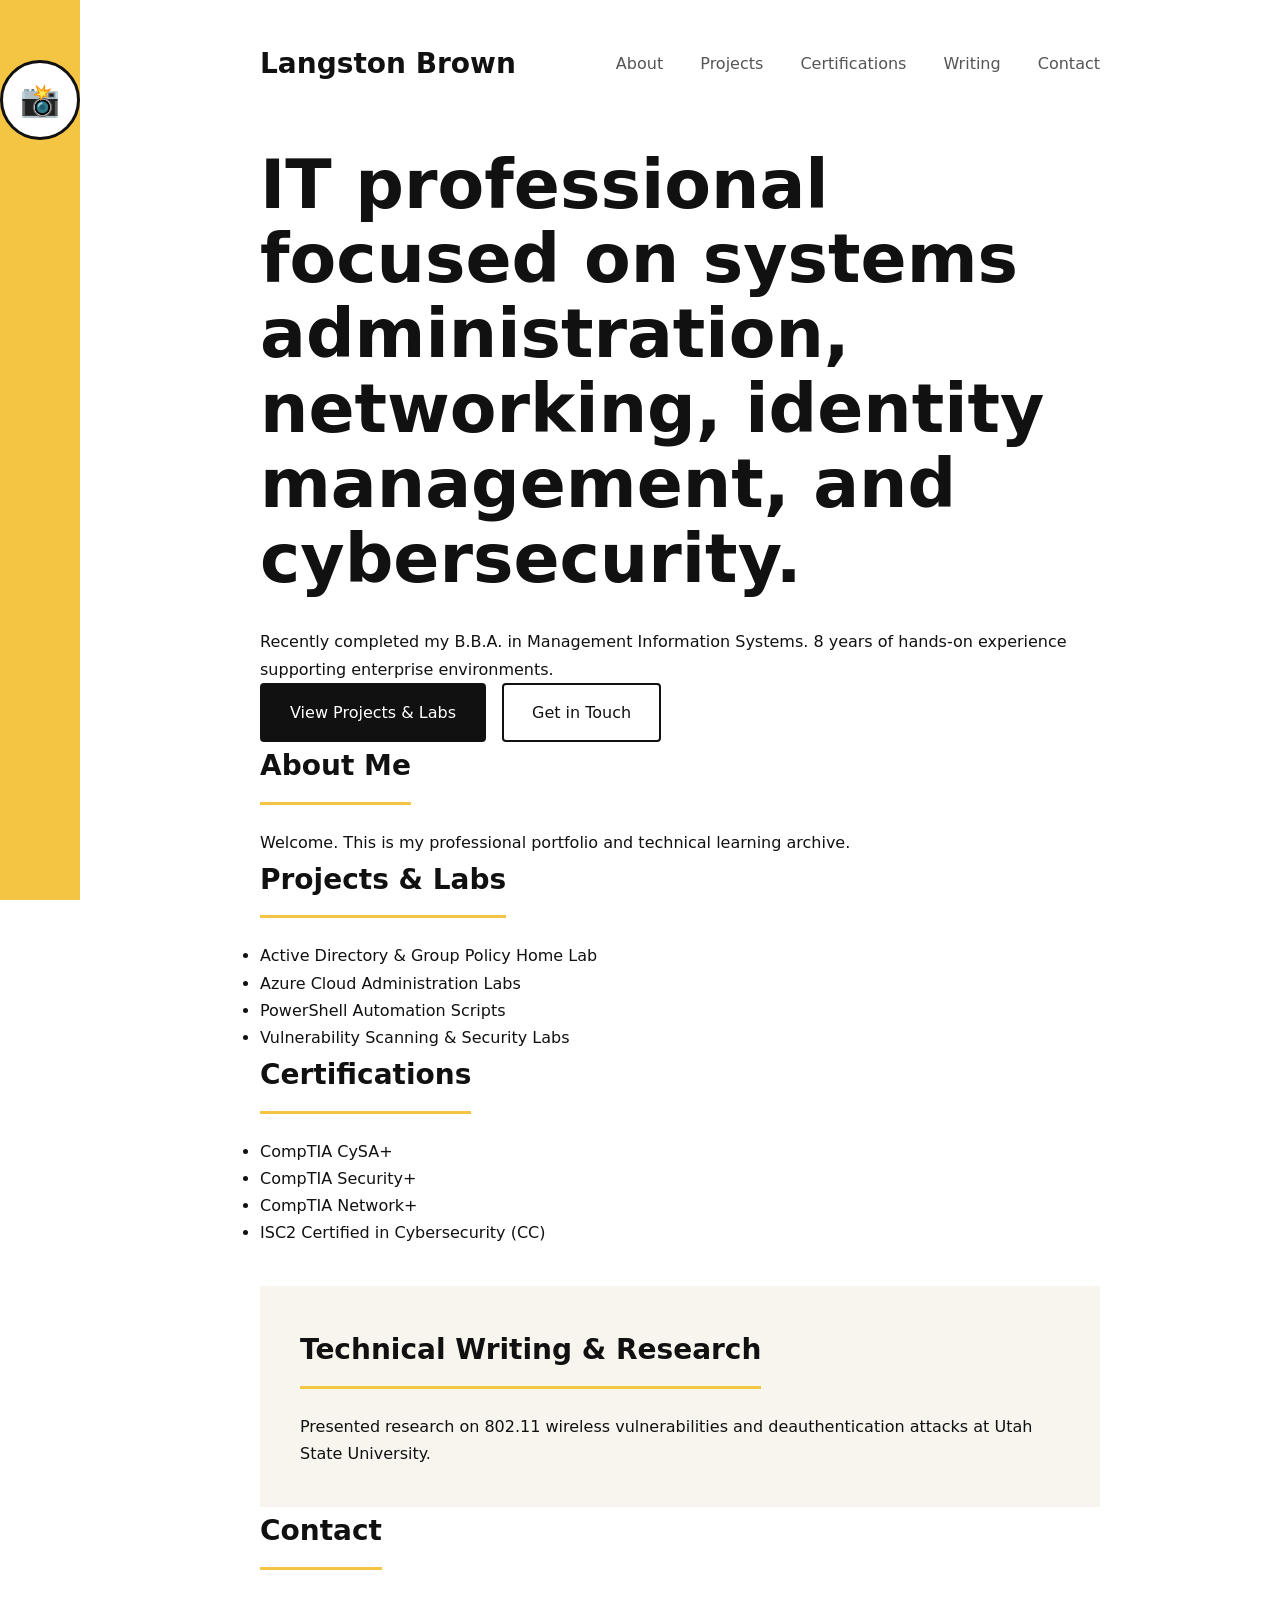
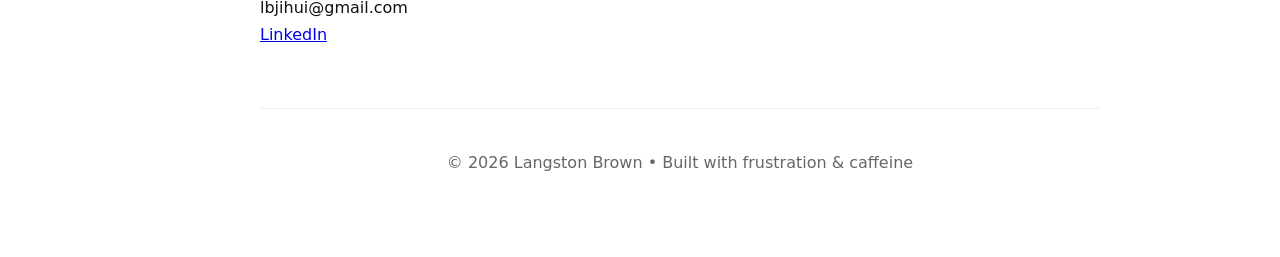
==== index.html @ b32adcf0 "Add initial HTML structure for portfolio This file contains the complete HTML structure for Langston" ====
<!DOCTYPE html>
<html lang="en">
<head>
  <meta charset="UTF-8">
  <meta name="viewport" content="width=device-width, initial-scale=1.0">
  <title>Langston Brown | IT Systems & Infrastructure</title>
  <style>
    :root {
      --accent: #f4c542;
      --text: #111111;
      --light: #f8f5ee;
    }
    * { margin:0; padding:0; box-sizing:border-box; }
    body {
      font-family: 'Segoe UI', system-ui, sans-serif;
      line-height: 1.7;
      color: var(--text);
      background: #ffffff;
    }
    .page {
      display: grid;
      grid-template-columns: 80px 1fr;
      min-height: 100vh;
    }
    .side-rail {
      background: var(--accent);
      display: flex;
      flex-direction: column;
      align-items: center;
      padding-top: 60px;
      position: sticky;
      top: 0;
      height: 100vh;
    }
    .portrait {
      width: 80px;
      height: 80px;
      border-radius: 50%;
      background: #fff;
      border: 3px solid #111;
      display: flex;
      align-items: center;
      justify-content: center;
      font-size: 32px;
      margin-bottom: 40px;
    }
    .content {
      max-width: 960px;
      margin: 0 auto;
      padding: 40px 60px;
    }
    header {
      display: flex;
      justify-content: space-between;
      align-items: center;
      margin-bottom: 60px;
      flex-wrap: wrap;
      gap: 20px;
    }
    .brand {
      font-size: 28px;
      font-weight: 600;
      text-decoration: none;
      color: var(--text);
    }
    nav a {
      margin-left: 32px;
      text-decoration: none;
      color: #555;
      font-weight: 500;
    }
    nav a:hover { color: var(--text); }
    .hero h1 {
      font-size: clamp(42px, 6vw, 68px);
      line-height: 1.1;
      margin-bottom: 32px;
      max-width: 800px;
    }
    .buttons {
      display: flex;
      gap: 16px;
      flex-wrap: wrap;
    }
    .btn {
      padding: 14px 28px;
      border: 2px solid #111;
      background: transparent;
      color: #111;
      text-decoration: none;
      font-weight: 500;
      border-radius: 4px;
      transition: all 0.3s;
    }
    .btn:hover {
      background: #111;
      color: white;
    }
    .btn-primary {
      background: #111;
      color: white;
    }
    h2 {
      font-size: 28px;
      margin-bottom: 24px;
      border-bottom: 3px solid var(--accent);
      padding-bottom: 12px;
      display: inline-block;
    }
    footer {
      text-align: center;
      padding: 40px 0;
      color: #666;
      border-top: 1px solid #eee;
      margin-top: 60px;
    }
    @media (max-width: 768px) {
      .page { grid-template-columns: 1fr; }
      .side-rail { position: relative; height: auto; padding: 30px 0; }
      .content { padding: 30px 20px; }
    }
  </style>
</head>
<body>
  <div class="page">
    <aside class="side-rail">
      <div class="portrait">📸</div>
    </aside>

    <div class="content">
      <header>
        <a href="#" class="brand">Langston Brown</a>
        <nav>
          <a href="#about">About</a>
          <a href="#projects">Projects</a>
          <a href="#certs">Certifications</a>
          <a href="#writing">Writing</a>
          <a href="#contact">Contact</a>
        </nav>
      </header>

      <main>
        <section class="hero">
          <h1>IT professional focused on systems administration, networking, identity management, and cybersecurity.</h1>
          <p>Recently completed my B.B.A. in Management Information Systems. 8 years of hands-on experience supporting enterprise environments.</p>
          
          <div class="buttons">
            <a href="#projects" class="btn btn-primary">View Projects & Labs</a>
            <a href="#contact" class="btn">Get in Touch</a>
          </div>
        </section>

        <section id="about">
          <h2>About Me</h2>
          <p>Welcome. This is my professional portfolio and technical learning archive.</p>
        </section>

        <section id="projects">
          <h2>Projects & Labs</h2>
          <ul>
            <li>Active Directory & Group Policy Home Lab</li>
            <li>Azure Cloud Administration Labs</li>
            <li>PowerShell Automation Scripts</li>
            <li>Vulnerability Scanning & Security Labs</li>
          </ul>
        </section>

        <section id="certs">
          <h2>Certifications</h2>
          <ul>
            <li>CompTIA CySA+</li>
            <li>CompTIA Security+</li>
            <li>CompTIA Network+</li>
            <li>ISC2 Certified in Cybersecurity (CC)</li>
          </ul>
        </section>

        <section id="writing" style="background:#f8f5ee; padding:40px; margin-top:40px;">
          <h2>Technical Writing & Research</h2>
          <p>Presented research on 802.11 wireless vulnerabilities and deauthentication attacks at Utah State University.</p>
        </section>

        <section id="contact">
          <h2>Contact</h2>
          <p>lbjihui@gmail.com<br>
          <a href="https://www.linkedin.com/in/lang21" target="_blank">LinkedIn</a></p>
        </section>
      </main>

      <footer>
        © 2026 Langston Brown • Built with frustration & caffeine
      </footer>
    </div>
  </div>
</body>
</html>
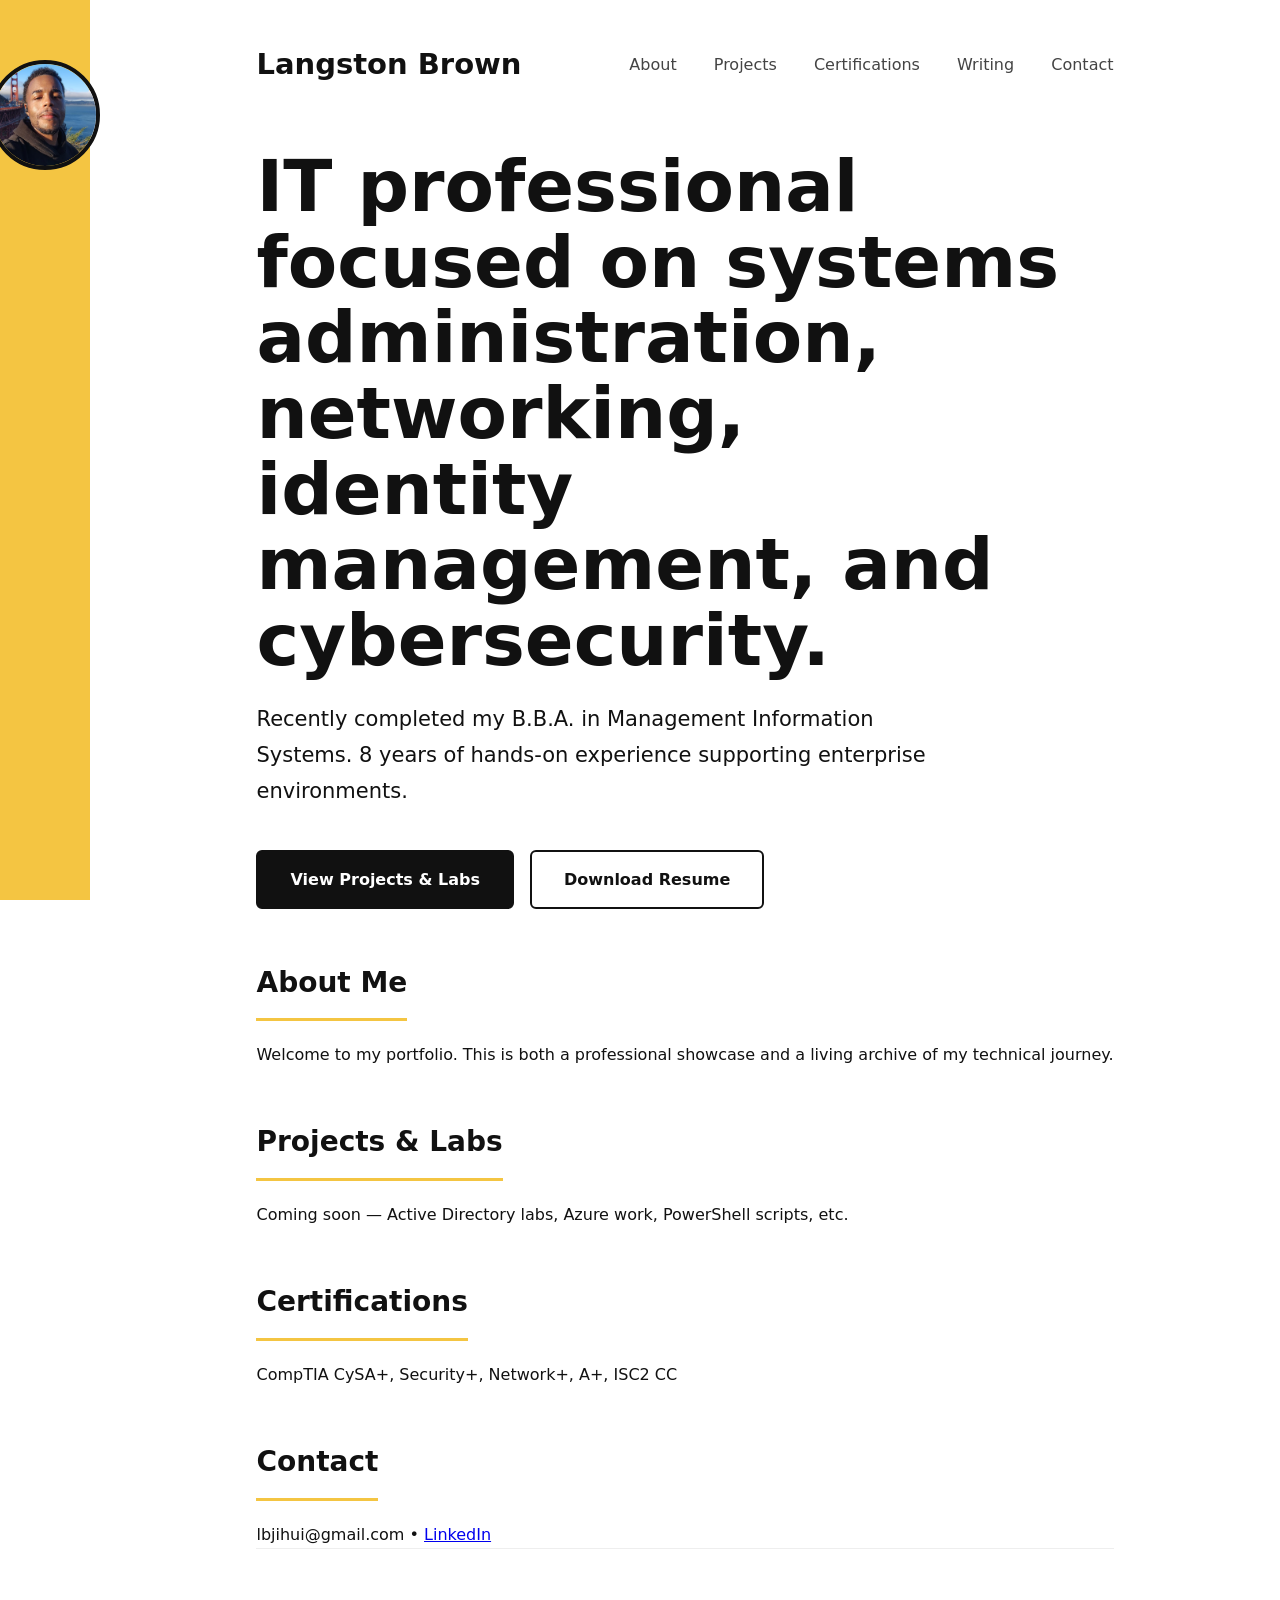
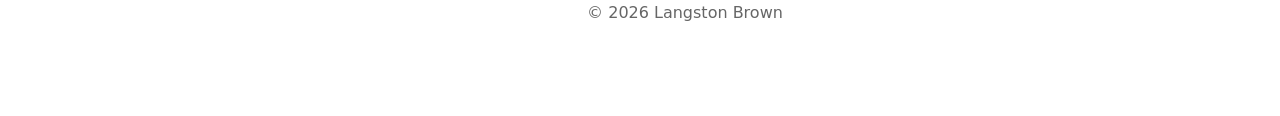
==== commit 0c076802: "Refactor index.html for layout and style updates Updated layout and styles for improved design. Enha" ====
--- a/index.html
+++ b/index.html
@@ -19,7 +19,7 @@
     }
     .page {
       display: grid;
-      grid-template-columns: 80px 1fr;
+      grid-template-columns: 90px 1fr;
       min-height: 100vh;
     }
     .side-rail {
@@ -33,19 +33,20 @@
       height: 100vh;
     }
     .portrait {
-      width: 80px;
-      height: 80px;
+      width: 110px;
+      height: 110px;
       border-radius: 50%;
-      background: #fff;
-      border: 3px solid #111;
-      display: flex;
-      align-items: center;
-      justify-content: center;
-      font-size: 32px;
+      overflow: hidden;
+      border: 4px solid #111;
       margin-bottom: 40px;
     }
+    .portrait img {
+      width: 100%;
+      height: 100%;
+      object-fit: cover;
+    }
     .content {
-      max-width: 960px;
+      max-width: 1000px;
       margin: 0 auto;
       padding: 40px 60px;
     }
@@ -58,23 +59,29 @@
       gap: 20px;
     }
     .brand {
-      font-size: 28px;
-      font-weight: 600;
+      font-size: 29px;
+      font-weight: 700;
       text-decoration: none;
       color: var(--text);
     }
     nav a {
       margin-left: 32px;
       text-decoration: none;
-      color: #555;
+      color: #444;
       font-weight: 500;
     }
-    nav a:hover { color: var(--text); }
+    nav a:hover { color: var(--text); text-decoration: underline; }
+
     .hero h1 {
-      font-size: clamp(42px, 6vw, 68px);
-      line-height: 1.1;
-      margin-bottom: 32px;
-      max-width: 800px;
+      font-size: clamp(42px, 6.5vw, 72px);
+      line-height: 1.05;
+      margin-bottom: 24px;
+      max-width: 820px;
+    }
+    .hero p {
+      font-size: 21px;
+      max-width: 680px;
+      margin-bottom: 40px;
     }
     .buttons {
       display: flex;
@@ -82,13 +89,13 @@
       flex-wrap: wrap;
     }
     .btn {
-      padding: 14px 28px;
+      padding: 14px 32px;
       border: 2px solid #111;
       background: transparent;
       color: #111;
       text-decoration: none;
-      font-weight: 500;
-      border-radius: 4px;
+      font-weight: 600;
+      border-radius: 6px;
       transition: all 0.3s;
     }
     .btn:hover {
@@ -99,20 +106,22 @@
       background: #111;
       color: white;
     }
+
     h2 {
       font-size: 28px;
-      margin-bottom: 24px;
+      margin: 50px 0 20px;
       border-bottom: 3px solid var(--accent);
       padding-bottom: 12px;
       display: inline-block;
     }
+
     footer {
       text-align: center;
-      padding: 40px 0;
+      padding: 50px 0;
       color: #666;
       border-top: 1px solid #eee;
-      margin-top: 60px;
     }
+
     @media (max-width: 768px) {
       .page { grid-template-columns: 1fr; }
       .side-rail { position: relative; height: auto; padding: 30px 0; }
@@ -123,7 +132,9 @@
 <body>
   <div class="page">
     <aside class="side-rail">
-      <div class="portrait">📸</div>
+      <div class="portrait">
+        <img src="photo.jpg" alt="Langston Brown">
+      </div>
     </aside>
 
     <div class="content">
@@ -145,49 +156,35 @@
           
           <div class="buttons">
             <a href="#projects" class="btn btn-primary">View Projects & Labs</a>
-            <a href="#contact" class="btn">Get in Touch</a>
+            <a href="resume.pdf" class="btn" target="_blank">Download Resume</a>
           </div>
         </section>
 
+        <!-- Add more sections here later -->
+
         <section id="about">
           <h2>About Me</h2>
-          <p>Welcome. This is my professional portfolio and technical learning archive.</p>
+          <p>Welcome to my portfolio. This is both a professional showcase and a living archive of my technical journey.</p>
         </section>
 
         <section id="projects">
           <h2>Projects & Labs</h2>
-          <ul>
-            <li>Active Directory & Group Policy Home Lab</li>
-            <li>Azure Cloud Administration Labs</li>
-            <li>PowerShell Automation Scripts</li>
-            <li>Vulnerability Scanning & Security Labs</li>
-          </ul>
+          <p>Coming soon — Active Directory labs, Azure work, PowerShell scripts, etc.</p>
         </section>
 
         <section id="certs">
           <h2>Certifications</h2>
-          <ul>
-            <li>CompTIA CySA+</li>
-            <li>CompTIA Security+</li>
-            <li>CompTIA Network+</li>
-            <li>ISC2 Certified in Cybersecurity (CC)</li>
-          </ul>
-        </section>
-
-        <section id="writing" style="background:#f8f5ee; padding:40px; margin-top:40px;">
-          <h2>Technical Writing & Research</h2>
-          <p>Presented research on 802.11 wireless vulnerabilities and deauthentication attacks at Utah State University.</p>
+          <p>CompTIA CySA+, Security+, Network+, A+, ISC2 CC</p>
         </section>
 
         <section id="contact">
           <h2>Contact</h2>
-          <p>lbjihui@gmail.com<br>
-          <a href="https://www.linkedin.com/in/lang21" target="_blank">LinkedIn</a></p>
+          <p>lbjihui@gmail.com • <a href="https://www.linkedin.com/in/lang21" target="_blank">LinkedIn</a></p>
         </section>
       </main>
 
       <footer>
-        © 2026 Langston Brown • Built with frustration & caffeine
+        © 2026 Langston Brown
       </footer>
     </div>
   </div>
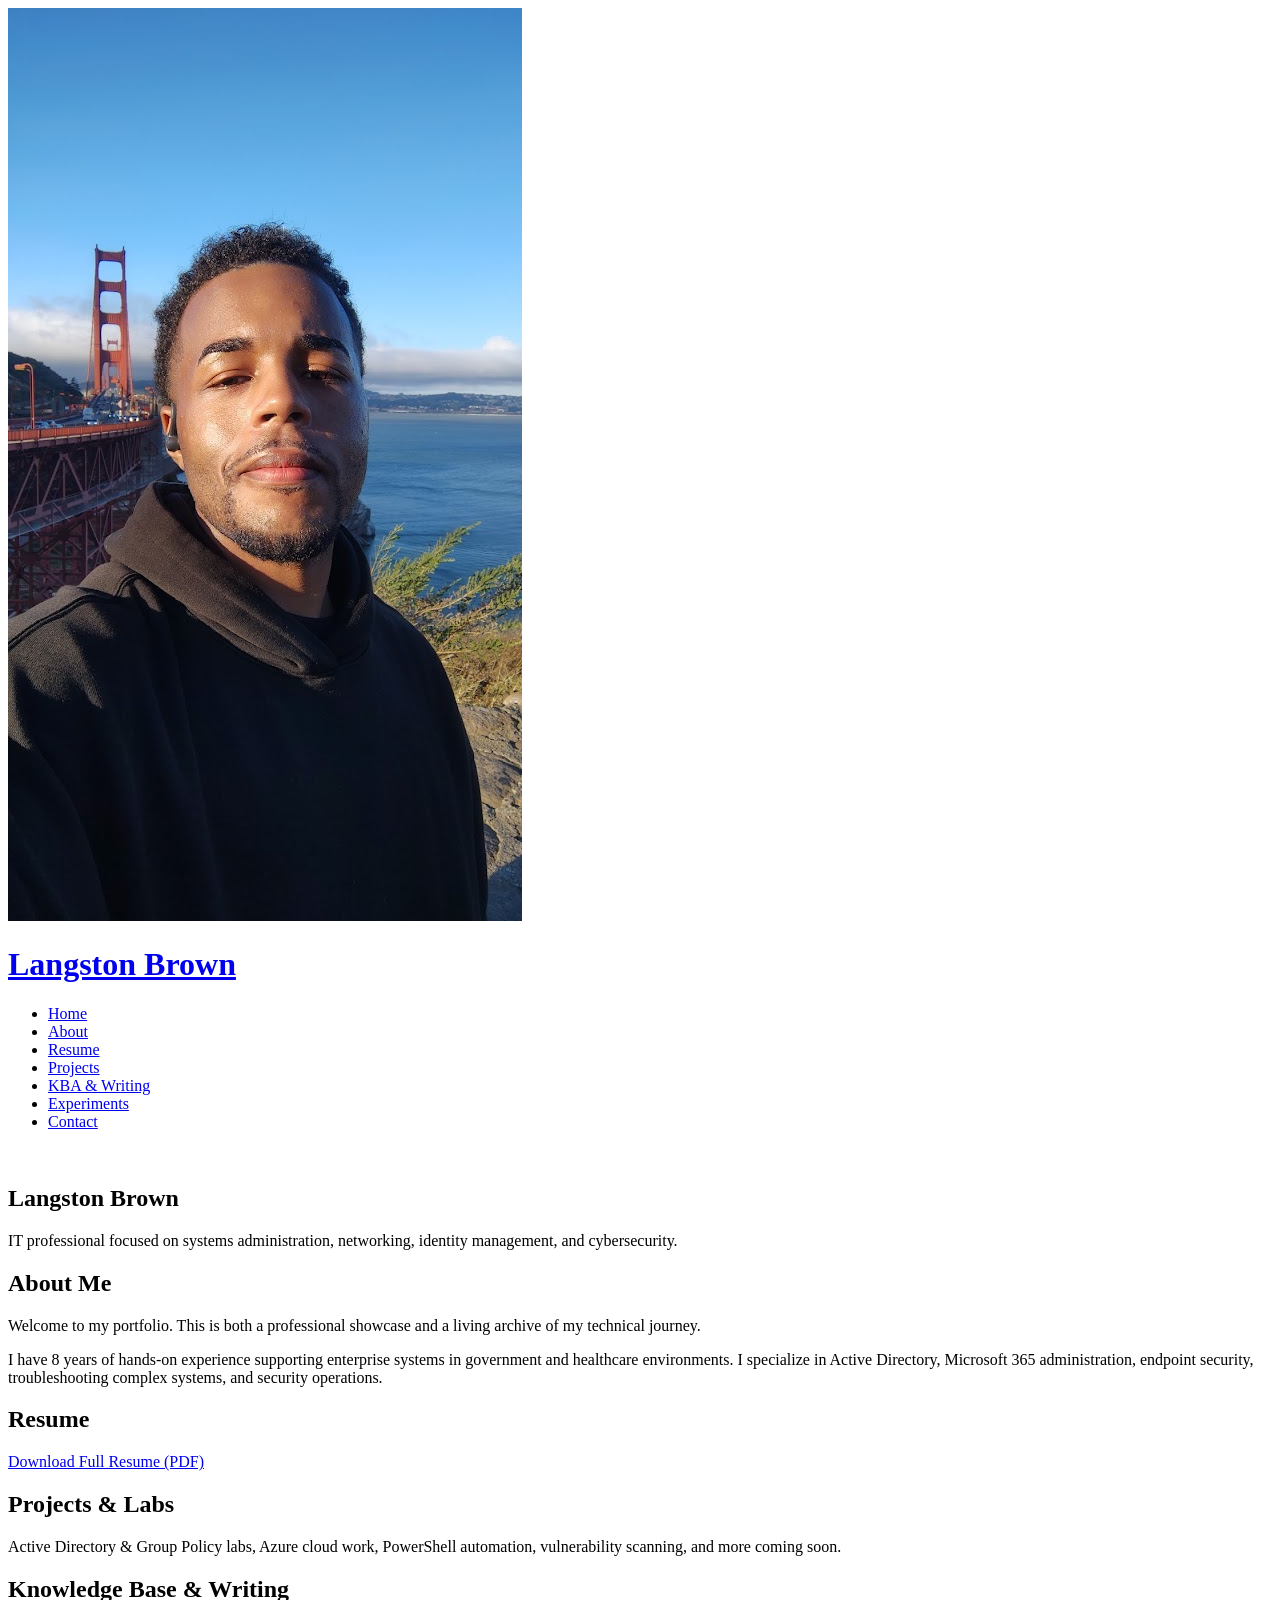
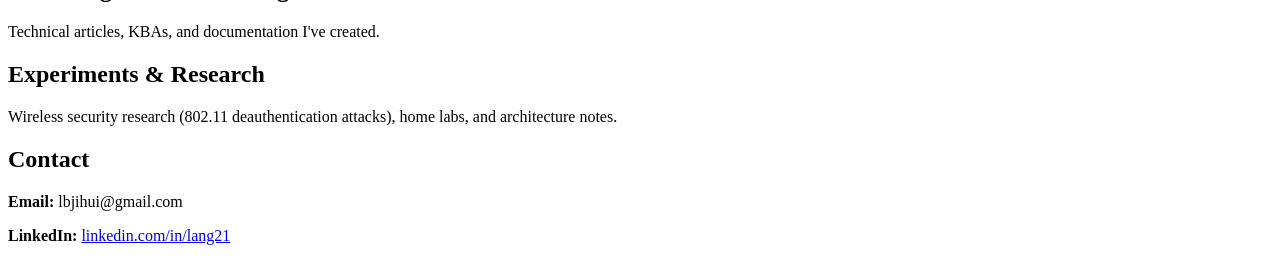
==== commit ddcecd62: "Refactor index.html with updated content and sections Updated content and structure of the index.htm" ====
--- a/index.html
+++ b/index.html
@@ -1,192 +1,154 @@
 <!DOCTYPE html>
 <html lang="en">
+
 <head>
-  <meta charset="UTF-8">
-  <meta name="viewport" content="width=device-width, initial-scale=1.0">
+  <meta charset="utf-8">
+  <meta content="width=device-width, initial-scale=1.0" name="viewport">
   <title>Langston Brown | IT Systems & Infrastructure</title>
-  <style>
-    :root {
-      --accent: #f4c542;
-      --text: #111111;
-      --light: #f8f5ee;
-    }
-    * { margin:0; padding:0; box-sizing:border-box; }
-    body {
-      font-family: 'Segoe UI', system-ui, sans-serif;
-      line-height: 1.7;
-      color: var(--text);
-      background: #ffffff;
-    }
-    .page {
-      display: grid;
-      grid-template-columns: 90px 1fr;
-      min-height: 100vh;
-    }
-    .side-rail {
-      background: var(--accent);
-      display: flex;
-      flex-direction: column;
-      align-items: center;
-      padding-top: 60px;
-      position: sticky;
-      top: 0;
-      height: 100vh;
-    }
-    .portrait {
-      width: 110px;
-      height: 110px;
-      border-radius: 50%;
-      overflow: hidden;
-      border: 4px solid #111;
-      margin-bottom: 40px;
-    }
-    .portrait img {
-      width: 100%;
-      height: 100%;
-      object-fit: cover;
-    }
-    .content {
-      max-width: 1000px;
-      margin: 0 auto;
-      padding: 40px 60px;
-    }
-    header {
-      display: flex;
-      justify-content: space-between;
-      align-items: center;
-      margin-bottom: 60px;
-      flex-wrap: wrap;
-      gap: 20px;
-    }
-    .brand {
-      font-size: 29px;
-      font-weight: 700;
-      text-decoration: none;
-      color: var(--text);
-    }
-    nav a {
-      margin-left: 32px;
-      text-decoration: none;
-      color: #444;
-      font-weight: 500;
-    }
-    nav a:hover { color: var(--text); text-decoration: underline; }
+  <meta content="Langston Brown - IT Systems Administrator & Cybersecurity Professional" name="description">
 
-    .hero h1 {
-      font-size: clamp(42px, 6.5vw, 72px);
-      line-height: 1.05;
-      margin-bottom: 24px;
-      max-width: 820px;
-    }
-    .hero p {
-      font-size: 21px;
-      max-width: 680px;
-      margin-bottom: 40px;
-    }
-    .buttons {
-      display: flex;
-      gap: 16px;
-      flex-wrap: wrap;
-    }
-    .btn {
-      padding: 14px 32px;
-      border: 2px solid #111;
-      background: transparent;
-      color: #111;
-      text-decoration: none;
-      font-weight: 600;
-      border-radius: 6px;
-      transition: all 0.3s;
-    }
-    .btn:hover {
-      background: #111;
-      color: white;
-    }
-    .btn-primary {
-      background: #111;
-      color: white;
-    }
+  <!-- Favicons -->
+  <link href="assets/img/favicon.png" rel="icon">
+  <link href="assets/img/apple-touch-icon.png" rel="apple-touch-icon">
 
-    h2 {
-      font-size: 28px;
-      margin: 50px 0 20px;
-      border-bottom: 3px solid var(--accent);
-      padding-bottom: 12px;
-      display: inline-block;
-    }
+  <!-- Fonts -->
+  <link href="https://fonts.googleapis.com" rel="preconnect">
+  <link href="https://fonts.gstatic.com" rel="preconnect" crossorigin>
+  <link href="https://fonts.googleapis.com/css2?family=Roboto:wght@100;300;400;500;700;900&family=Poppins:wght@100;200;300;400;500;600;700;800;900&family=Raleway:wght@100;200;300;400;500;600;700;800;900&display=swap" rel="stylesheet">
 
-    footer {
-      text-align: center;
-      padding: 50px 0;
-      color: #666;
-      border-top: 1px solid #eee;
-    }
+  <!-- Vendor CSS Files -->
+  <link href="assets/vendor/bootstrap/css/bootstrap.min.css" rel="stylesheet">
+  <link href="assets/vendor/bootstrap-icons/bootstrap-icons.css" rel="stylesheet">
+  <link href="assets/vendor/aos/aos.css" rel="stylesheet">
+  <link href="assets/vendor/glightbox/css/glightbox.min.css" rel="stylesheet">
+  <link href="assets/vendor/swiper/swiper-bundle.min.css" rel="stylesheet">
 
-    @media (max-width: 768px) {
-      .page { grid-template-columns: 1fr; }
-      .side-rail { position: relative; height: auto; padding: 30px 0; }
-      .content { padding: 30px 20px; }
-    }
-  </style>
+  <!-- Main CSS File -->
+  <link href="assets/css/main.css" rel="stylesheet">
 </head>
-<body>
-  <div class="page">
-    <aside class="side-rail">
-      <div class="portrait">
-        <img src="photo.jpg" alt="Langston Brown">
+
+<body class="index-page">
+
+  <header id="header" class="header dark-background d-flex flex-column">
+    <i class="header-toggle d-xl-none bi bi-list"></i>
+
+    <div class="profile-img">
+      <img src="photo.jpg" alt="Langston Brown" class="img-fluid rounded-circle">
+    </div>
+
+    <a href="index.html" class="logo d-flex align-items-center justify-content-center">
+      <h1 class="sitename">Langston Brown</h1>
+    </a>
+
+    <nav id="navmenu" class="navmenu">
+      <ul>
+        <li><a href="#hero" class="active"><i class="bi bi-house navicon"></i>Home</a></li>
+        <li><a href="#about"><i class="bi bi-person navicon"></i>About</a></li>
+        <li><a href="#resume"><i class="bi bi-file-earmark-text navicon"></i>Resume</a></li>
+        <li><a href="#portfolio"><i class="bi bi-images navicon"></i>Projects</a></li>
+        <li><a href="#kba"><i class="bi bi-book navicon"></i>KBA & Writing</a></li>
+        <li><a href="#experiments"><i class="bi bi-lightbulb navicon"></i>Experiments</a></li>
+        <li><a href="#contact"><i class="bi bi-envelope navicon"></i>Contact</a></li>
+      </ul>
+    </nav>
+  </header>
+
+  <main class="main">
+
+    <!-- Hero Section -->
+    <section id="hero" class="hero section dark-background">
+      <img src="assets/img/hero-bg.jpg" alt="" data-aos="fade-in">
+
+      <div class="container" data-aos="fade-up" data-aos-delay="100">
+        <h2>Langston Brown</h2>
+        <p>IT professional focused on systems administration, networking, identity management, and cybersecurity.</p>
       </div>
-    </aside>
+    </section>
 
-    <div class="content">
-      <header>
-        <a href="#" class="brand">Langston Brown</a>
-        <nav>
-          <a href="#about">About</a>
-          <a href="#projects">Projects</a>
-          <a href="#certs">Certifications</a>
-          <a href="#writing">Writing</a>
-          <a href="#contact">Contact</a>
-        </nav>
-      </header>
+    <!-- About Section -->
+    <section id="about" class="about section">
+      <div class="container section-title" data-aos="fade-up">
+        <h2>About Me</h2>
+      </div>
+      <div class="container" data-aos="fade-up" data-aos-delay="100">
+        <div class="row gy-4">
+          <div class="col-lg-8 content">
+            <p>Welcome to my portfolio. This is both a professional showcase and a living archive of my technical journey.</p>
+            <p>I have 8 years of hands-on experience supporting enterprise systems in government and healthcare environments. I specialize in Active Directory, Microsoft 365 administration, endpoint security, troubleshooting complex systems, and security operations.</p>
+          </div>
+        </div>
+      </div>
+    </section>
 
-      <main>
-        <section class="hero">
-          <h1>IT professional focused on systems administration, networking, identity management, and cybersecurity.</h1>
-          <p>Recently completed my B.B.A. in Management Information Systems. 8 years of hands-on experience supporting enterprise environments.</p>
-          
-          <div class="buttons">
-            <a href="#projects" class="btn btn-primary">View Projects & Labs</a>
-            <a href="resume.pdf" class="btn" target="_blank">Download Resume</a>
-          </div>
-        </section>
+    <!-- Resume Section -->
+    <section id="resume" class="resume section">
+      <div class="container section-title" data-aos="fade-up">
+        <h2>Resume</h2>
+      </div>
+      <div class="container" data-aos="fade-up" data-aos-delay="100">
+        <a href="resume.pdf" class="btn btn-primary" target="_blank" style="margin-bottom: 30px;">Download Full Resume (PDF)</a>
+      </div>
+    </section>
 
-        <!-- Add more sections here later -->
+    <!-- Projects / Portfolio Section -->
+    <section id="portfolio" class="portfolio section light-background">
+      <div class="container section-title" data-aos="fade-up">
+        <h2>Projects & Labs</h2>
+      </div>
+      <div class="container" data-aos="fade-up" data-aos-delay="100">
+        <p>Active Directory & Group Policy labs, Azure cloud work, PowerShell automation, vulnerability scanning, and more coming soon.</p>
+      </div>
+    </section>
 
-        <section id="about">
-          <h2>About Me</h2>
-          <p>Welcome to my portfolio. This is both a professional showcase and a living archive of my technical journey.</p>
-        </section>
+    <!-- KBA & Writing -->
+    <section id="kba" class="section">
+      <div class="container section-title" data-aos="fade-up">
+        <h2>Knowledge Base & Writing</h2>
+      </div>
+      <div class="container" data-aos="fade-up" data-aos-delay="100">
+        <p>Technical articles, KBAs, and documentation I've created.</p>
+      </div>
+    </section>
 
-        <section id="projects">
-          <h2>Projects & Labs</h2>
-          <p>Coming soon — Active Directory labs, Azure work, PowerShell scripts, etc.</p>
-        </section>
+    <!-- Experiments & Research -->
+    <section id="experiments" class="section">
+      <div class="container section-title" data-aos="fade-up">
+        <h2>Experiments & Research</h2>
+      </div>
+      <div class="container" data-aos="fade-up" data-aos-delay="100">
+        <p>Wireless security research (802.11 deauthentication attacks), home labs, and architecture notes.</p>
+      </div>
+    </section>
 
-        <section id="certs">
-          <h2>Certifications</h2>
-          <p>CompTIA CySA+, Security+, Network+, A+, ISC2 CC</p>
-        </section>
+    <!-- Contact -->
+    <section id="contact" class="contact section">
+      <div class="container section-title" data-aos="fade-up">
+        <h2>Contact</h2>
+      </div>
+      <div class="container" data-aos="fade-up" data-aos-delay="100">
+        <p><strong>Email:</strong> lbjihui@gmail.com</p>
+        <p><strong>LinkedIn:</strong> <a href="https://www.linkedin.com/in/lang21" target="_blank">linkedin.com/in/lang21</a></p>
+      </div>
+    </section>
 
-        <section id="contact">
-          <h2>Contact</h2>
-          <p>lbjihui@gmail.com • <a href="https://www.linkedin.com/in/lang21" target="_blank">LinkedIn</a></p>
-        </section>
-      </main>
+  </main>
 
-      <footer>
-        © 2026 Langston Brown
-      </footer>
-    </div>
-  </div>
+  <!-- Scroll Top -->
+  <a href="#" id="scroll-top" class="scroll-top d-flex align-items-center justify-content-center"><i class="bi bi-arrow-up-short"></i></a>
+
+  <!-- Preloader -->
+  <div id="preloader"></div>
+
+  <!-- Vendor JS Files -->
+  <script src="assets/vendor/bootstrap/js/bootstrap.bundle.min.js"></script>
+  <script src="assets/vendor/aos/aos.js"></script>
+  <script src="assets/vendor/typed.js/typed.umd.js"></script>
+  <script src="assets/vendor/purecounter/purecounter_vanilla.js"></script>
+  <script src="assets/vendor/glightbox/js/glightbox.min.js"></script>
+  <script src="assets/vendor/swiper/swiper-bundle.min.js"></script>
+
+  <!-- Main JS File -->
+  <script src="assets/js/main.js"></script>
+
 </body>
 </html>
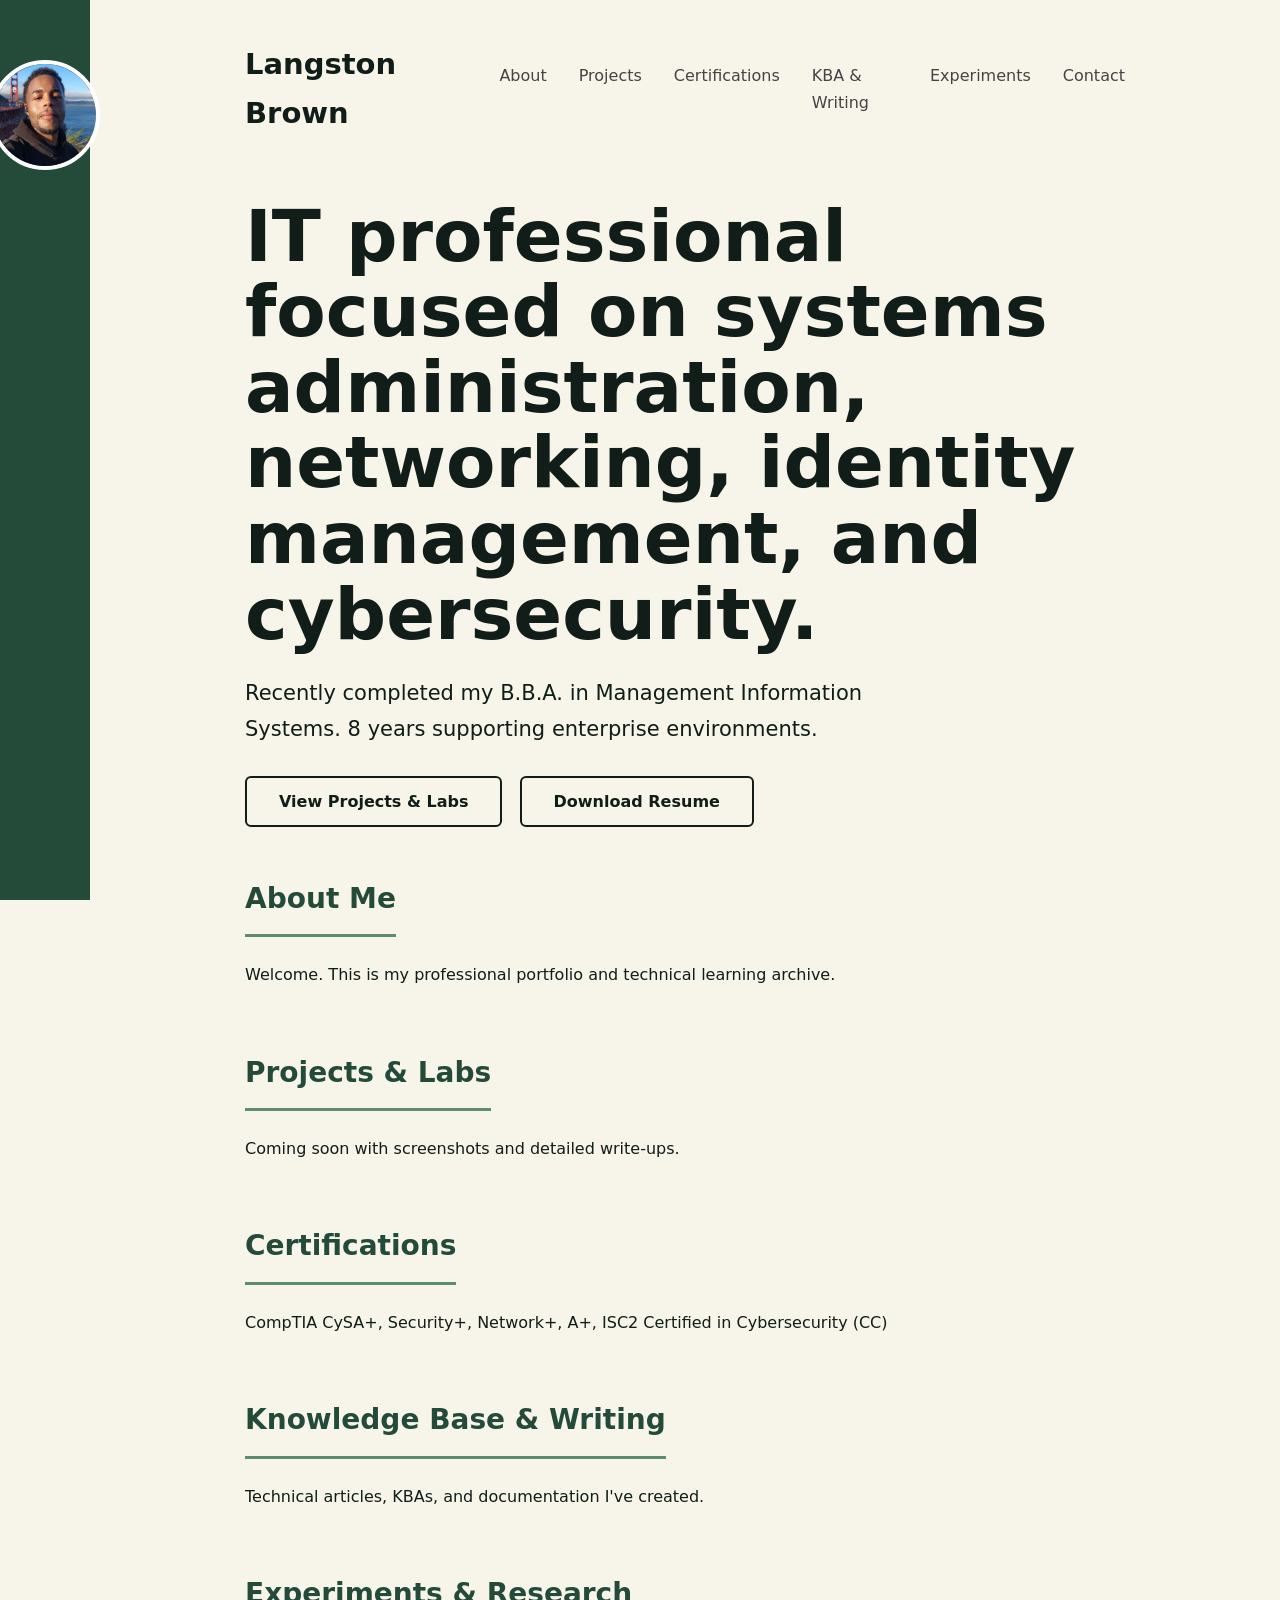
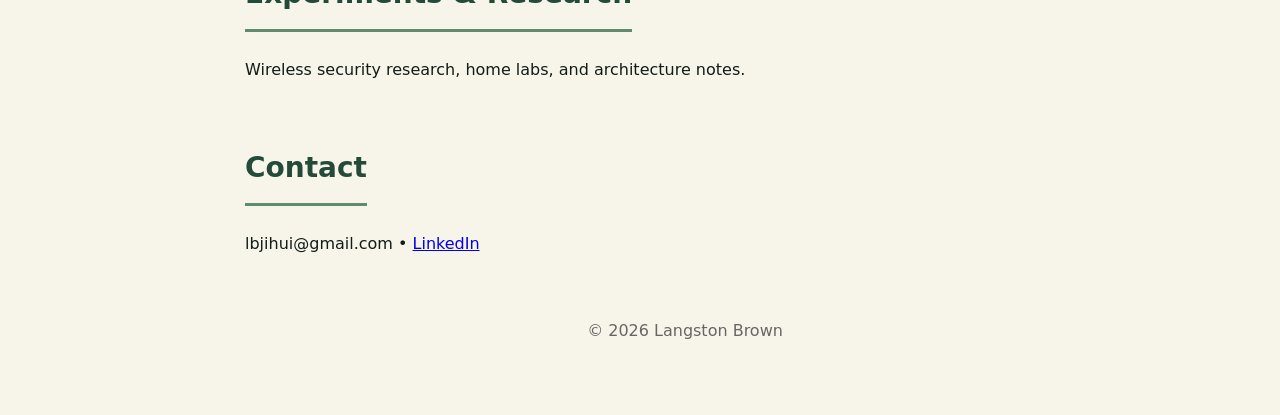
==== commit 4832de1e: "Update index.html" ====
--- a/index.html
+++ b/index.html
@@ -1,154 +1,205 @@
 <!DOCTYPE html>
 <html lang="en">
-
 <head>
-  <meta charset="utf-8">
-  <meta content="width=device-width, initial-scale=1.0" name="viewport">
+  <meta charset="UTF-8">
+  <meta name="viewport" content="width=device-width, initial-scale=1.0">
   <title>Langston Brown | IT Systems & Infrastructure</title>
-  <meta content="Langston Brown - IT Systems Administrator & Cybersecurity Professional" name="description">
-
-  <!-- Favicons -->
-  <link href="assets/img/favicon.png" rel="icon">
-  <link href="assets/img/apple-touch-icon.png" rel="apple-touch-icon">
-
-  <!-- Fonts -->
-  <link href="https://fonts.googleapis.com" rel="preconnect">
-  <link href="https://fonts.gstatic.com" rel="preconnect" crossorigin>
-  <link href="https://fonts.googleapis.com/css2?family=Roboto:wght@100;300;400;500;700;900&family=Poppins:wght@100;200;300;400;500;600;700;800;900&family=Raleway:wght@100;200;300;400;500;600;700;800;900&display=swap" rel="stylesheet">
-
-  <!-- Vendor CSS Files -->
-  <link href="assets/vendor/bootstrap/css/bootstrap.min.css" rel="stylesheet">
-  <link href="assets/vendor/bootstrap-icons/bootstrap-icons.css" rel="stylesheet">
-  <link href="assets/vendor/aos/aos.css" rel="stylesheet">
-  <link href="assets/vendor/glightbox/css/glightbox.min.css" rel="stylesheet">
-  <link href="assets/vendor/swiper/swiper-bundle.min.css" rel="stylesheet">
-
-  <!-- Main CSS File -->
-  <link href="assets/css/main.css" rel="stylesheet">
+  <style>
+    :root {
+      --dark: #101D18;
+      --accent: #244B3A;
+      --accent-light: #5F8C6D;
+      --light: #F7F4EA;
+      --text: #101D18;
+    }
+    * { margin:0; padding:0; box-sizing:border-box; }
+    body {
+      font-family: 'Segoe UI', system-ui, sans-serif;
+      line-height: 1.7;
+      color: var(--text);
+      background: var(--light);
+    }
+    .page {
+      display: grid;
+      grid-template-columns: 90px 1fr;
+      min-height: 100vh;
+    }
+    .side-rail {
+      background: var(--accent);
+      display: flex;
+      flex-direction: column;
+      align-items: center;
+      padding-top: 60px;
+      position: sticky;
+      top: 0;
+      height: 100vh;
+    }
+    .portrait {
+      width: 110px;
+      height: 110px;
+      border-radius: 50%;
+      overflow: hidden;
+      border: 4px solid #fff;
+      margin-bottom: 40px;
+    }
+    .portrait img { width: 100%; height: 100%; object-fit: cover; }
+
+    .content { max-width: 1000px; margin: 0 auto; padding: 40px 60px; }
+
+    header {
+      display: flex;
+      justify-content: space-between;
+      align-items: center;
+      margin-bottom: 60px;
+    }
+    .brand {
+      font-size: 29px;
+      font-weight: 700;
+      color: var(--text);
+      text-decoration: none;
+    }
+
+    /* Hamburger */
+    .nav-toggle {
+      font-size: 28px;
+      cursor: pointer;
+      display: none;
+    }
+    nav {
+      display: flex;
+      gap: 32px;
+    }
+    nav a {
+      color: #444;
+      font-weight: 500;
+      text-decoration: none;
+    }
+    nav a:hover { color: var(--accent); }
+
+    @media (max-width: 768px) {
+      .nav-toggle { display: block; }
+      nav { 
+        position: fixed; top: 0; left: -100%; width: 100%; height: 100vh;
+        background: var(--dark); flex-direction: column; padding: 120px 40px 40px;
+        transition: 0.4s ease; align-items: center; gap: 30px;
+        font-size: 22px;
+      }
+      nav.active { left: 0; }
+    }
+
+    .hero h1 {
+      font-size: clamp(42px, 6.5vw, 72px);
+      line-height: 1.05;
+      margin-bottom: 24px;
+    }
+    .hero p { font-size: 21px; max-width: 680px; margin-bottom: 40px; }
+
+    .btn {
+      padding: 14px 32px;
+      border: 2px solid var(--text);
+      background: transparent;
+      color: var(--text);
+      text-decoration: none;
+      font-weight: 600;
+      border-radius: 6px;
+      transition: all 0.3s;
+    }
+    .btn:hover { background: var(--text); color: white; }
+
+    h2 {
+      font-size: 28px;
+      margin: 60px 0 24px;
+      color: var(--accent);
+      border-bottom: 3px solid var(--accent-light);
+      padding-bottom: 12px;
+      display: inline-block;
+    }
+
+    footer {
+      text-align: center;
+      padding: 60px 0 30px;
+      color: #666;
+    }
+  </style>
 </head>
-
-<body class="index-page">
-
-  <header id="header" class="header dark-background d-flex flex-column">
-    <i class="header-toggle d-xl-none bi bi-list"></i>
-
-    <div class="profile-img">
-      <img src="photo.jpg" alt="Langston Brown" class="img-fluid rounded-circle">
+<body>
+  <div class="page">
+    <aside class="side-rail">
+      <div class="portrait">
+        <img src="photo.jpg" alt="Langston Brown">
+      </div>
+    </aside>
+
+    <div class="content">
+      <header>
+        <a href="#" class="brand">Langston Brown</a>
+        <span class="nav-toggle">☰</span>
+        <nav id="main-nav">
+          <a href="#about">About</a>
+          <a href="#projects">Projects</a>
+          <a href="#certs">Certifications</a>
+          <a href="#kba">KBA & Writing</a>
+          <a href="#experiments">Experiments</a>
+          <a href="#contact">Contact</a>
+        </nav>
+      </header>
+
+      <main>
+        <section class="hero">
+          <h1>IT professional focused on systems administration, networking, identity management, and cybersecurity.</h1>
+          <p>Recently completed my B.B.A. in Management Information Systems. 8 years supporting enterprise environments.</p>
+          
+          <div style="margin-top:40px;">
+            <a href="#projects" class="btn">View Projects & Labs</a>
+            <a href="resume.pdf" class="btn" style="margin-left:12px;" target="_blank">Download Resume</a>
+          </div>
+        </section>
+
+        <section id="about">
+          <h2>About Me</h2>
+          <p>Welcome. This is my professional portfolio and technical learning archive.</p>
+        </section>
+
+        <section id="projects">
+          <h2>Projects & Labs</h2>
+          <p>Coming soon with screenshots and detailed write-ups.</p>
+        </section>
+
+        <section id="certs">
+          <h2>Certifications</h2>
+          <p>CompTIA CySA+, Security+, Network+, A+, ISC2 Certified in Cybersecurity (CC)</p>
+        </section>
+
+        <section id="kba">
+          <h2>Knowledge Base & Writing</h2>
+          <p>Technical articles, KBAs, and documentation I've created.</p>
+        </section>
+
+        <section id="experiments">
+          <h2>Experiments & Research</h2>
+          <p>Wireless security research, home labs, and architecture notes.</p>
+        </section>
+
+        <section id="contact">
+          <h2>Contact</h2>
+          <p>lbjihui@gmail.com • <a href="https://www.linkedin.com/in/lang21" target="_blank">LinkedIn</a></p>
+        </section>
+      </main>
+
+      <footer>
+        © 2026 Langston Brown
+      </footer>
     </div>
-
-    <a href="index.html" class="logo d-flex align-items-center justify-content-center">
-      <h1 class="sitename">Langston Brown</h1>
-    </a>
-
-    <nav id="navmenu" class="navmenu">
-      <ul>
-        <li><a href="#hero" class="active"><i class="bi bi-house navicon"></i>Home</a></li>
-        <li><a href="#about"><i class="bi bi-person navicon"></i>About</a></li>
-        <li><a href="#resume"><i class="bi bi-file-earmark-text navicon"></i>Resume</a></li>
-        <li><a href="#portfolio"><i class="bi bi-images navicon"></i>Projects</a></li>
-        <li><a href="#kba"><i class="bi bi-book navicon"></i>KBA & Writing</a></li>
-        <li><a href="#experiments"><i class="bi bi-lightbulb navicon"></i>Experiments</a></li>
-        <li><a href="#contact"><i class="bi bi-envelope navicon"></i>Contact</a></li>
-      </ul>
-    </nav>
-  </header>
-
-  <main class="main">
-
-    <!-- Hero Section -->
-    <section id="hero" class="hero section dark-background">
-      <img src="assets/img/hero-bg.jpg" alt="" data-aos="fade-in">
-
-      <div class="container" data-aos="fade-up" data-aos-delay="100">
-        <h2>Langston Brown</h2>
-        <p>IT professional focused on systems administration, networking, identity management, and cybersecurity.</p>
-      </div>
-    </section>
-
-    <!-- About Section -->
-    <section id="about" class="about section">
-      <div class="container section-title" data-aos="fade-up">
-        <h2>About Me</h2>
-      </div>
-      <div class="container" data-aos="fade-up" data-aos-delay="100">
-        <div class="row gy-4">
-          <div class="col-lg-8 content">
-            <p>Welcome to my portfolio. This is both a professional showcase and a living archive of my technical journey.</p>
-            <p>I have 8 years of hands-on experience supporting enterprise systems in government and healthcare environments. I specialize in Active Directory, Microsoft 365 administration, endpoint security, troubleshooting complex systems, and security operations.</p>
-          </div>
-        </div>
-      </div>
-    </section>
-
-    <!-- Resume Section -->
-    <section id="resume" class="resume section">
-      <div class="container section-title" data-aos="fade-up">
-        <h2>Resume</h2>
-      </div>
-      <div class="container" data-aos="fade-up" data-aos-delay="100">
-        <a href="resume.pdf" class="btn btn-primary" target="_blank" style="margin-bottom: 30px;">Download Full Resume (PDF)</a>
-      </div>
-    </section>
-
-    <!-- Projects / Portfolio Section -->
-    <section id="portfolio" class="portfolio section light-background">
-      <div class="container section-title" data-aos="fade-up">
-        <h2>Projects & Labs</h2>
-      </div>
-      <div class="container" data-aos="fade-up" data-aos-delay="100">
-        <p>Active Directory & Group Policy labs, Azure cloud work, PowerShell automation, vulnerability scanning, and more coming soon.</p>
-      </div>
-    </section>
-
-    <!-- KBA & Writing -->
-    <section id="kba" class="section">
-      <div class="container section-title" data-aos="fade-up">
-        <h2>Knowledge Base & Writing</h2>
-      </div>
-      <div class="container" data-aos="fade-up" data-aos-delay="100">
-        <p>Technical articles, KBAs, and documentation I've created.</p>
-      </div>
-    </section>
-
-    <!-- Experiments & Research -->
-    <section id="experiments" class="section">
-      <div class="container section-title" data-aos="fade-up">
-        <h2>Experiments & Research</h2>
-      </div>
-      <div class="container" data-aos="fade-up" data-aos-delay="100">
-        <p>Wireless security research (802.11 deauthentication attacks), home labs, and architecture notes.</p>
-      </div>
-    </section>
-
-    <!-- Contact -->
-    <section id="contact" class="contact section">
-      <div class="container section-title" data-aos="fade-up">
-        <h2>Contact</h2>
-      </div>
-      <div class="container" data-aos="fade-up" data-aos-delay="100">
-        <p><strong>Email:</strong> lbjihui@gmail.com</p>
-        <p><strong>LinkedIn:</strong> <a href="https://www.linkedin.com/in/lang21" target="_blank">linkedin.com/in/lang21</a></p>
-      </div>
-    </section>
-
-  </main>
-
-  <!-- Scroll Top -->
-  <a href="#" id="scroll-top" class="scroll-top d-flex align-items-center justify-content-center"><i class="bi bi-arrow-up-short"></i></a>
-
-  <!-- Preloader -->
-  <div id="preloader"></div>
-
-  <!-- Vendor JS Files -->
-  <script src="assets/vendor/bootstrap/js/bootstrap.bundle.min.js"></script>
-  <script src="assets/vendor/aos/aos.js"></script>
-  <script src="assets/vendor/typed.js/typed.umd.js"></script>
-  <script src="assets/vendor/purecounter/purecounter_vanilla.js"></script>
-  <script src="assets/vendor/glightbox/js/glightbox.min.js"></script>
-  <script src="assets/vendor/swiper/swiper-bundle.min.js"></script>
-
-  <!-- Main JS File -->
-  <script src="assets/js/main.js"></script>
-
+  </div>
+
+  <script>
+    // Hamburger Menu
+    const toggle = document.querySelector('.nav-toggle');
+    const nav = document.getElementById('main-nav');
+    
+    toggle.addEventListener('click', () => {
+      nav.classList.toggle('active');
+    });
+  </script>
 </body>
 </html>
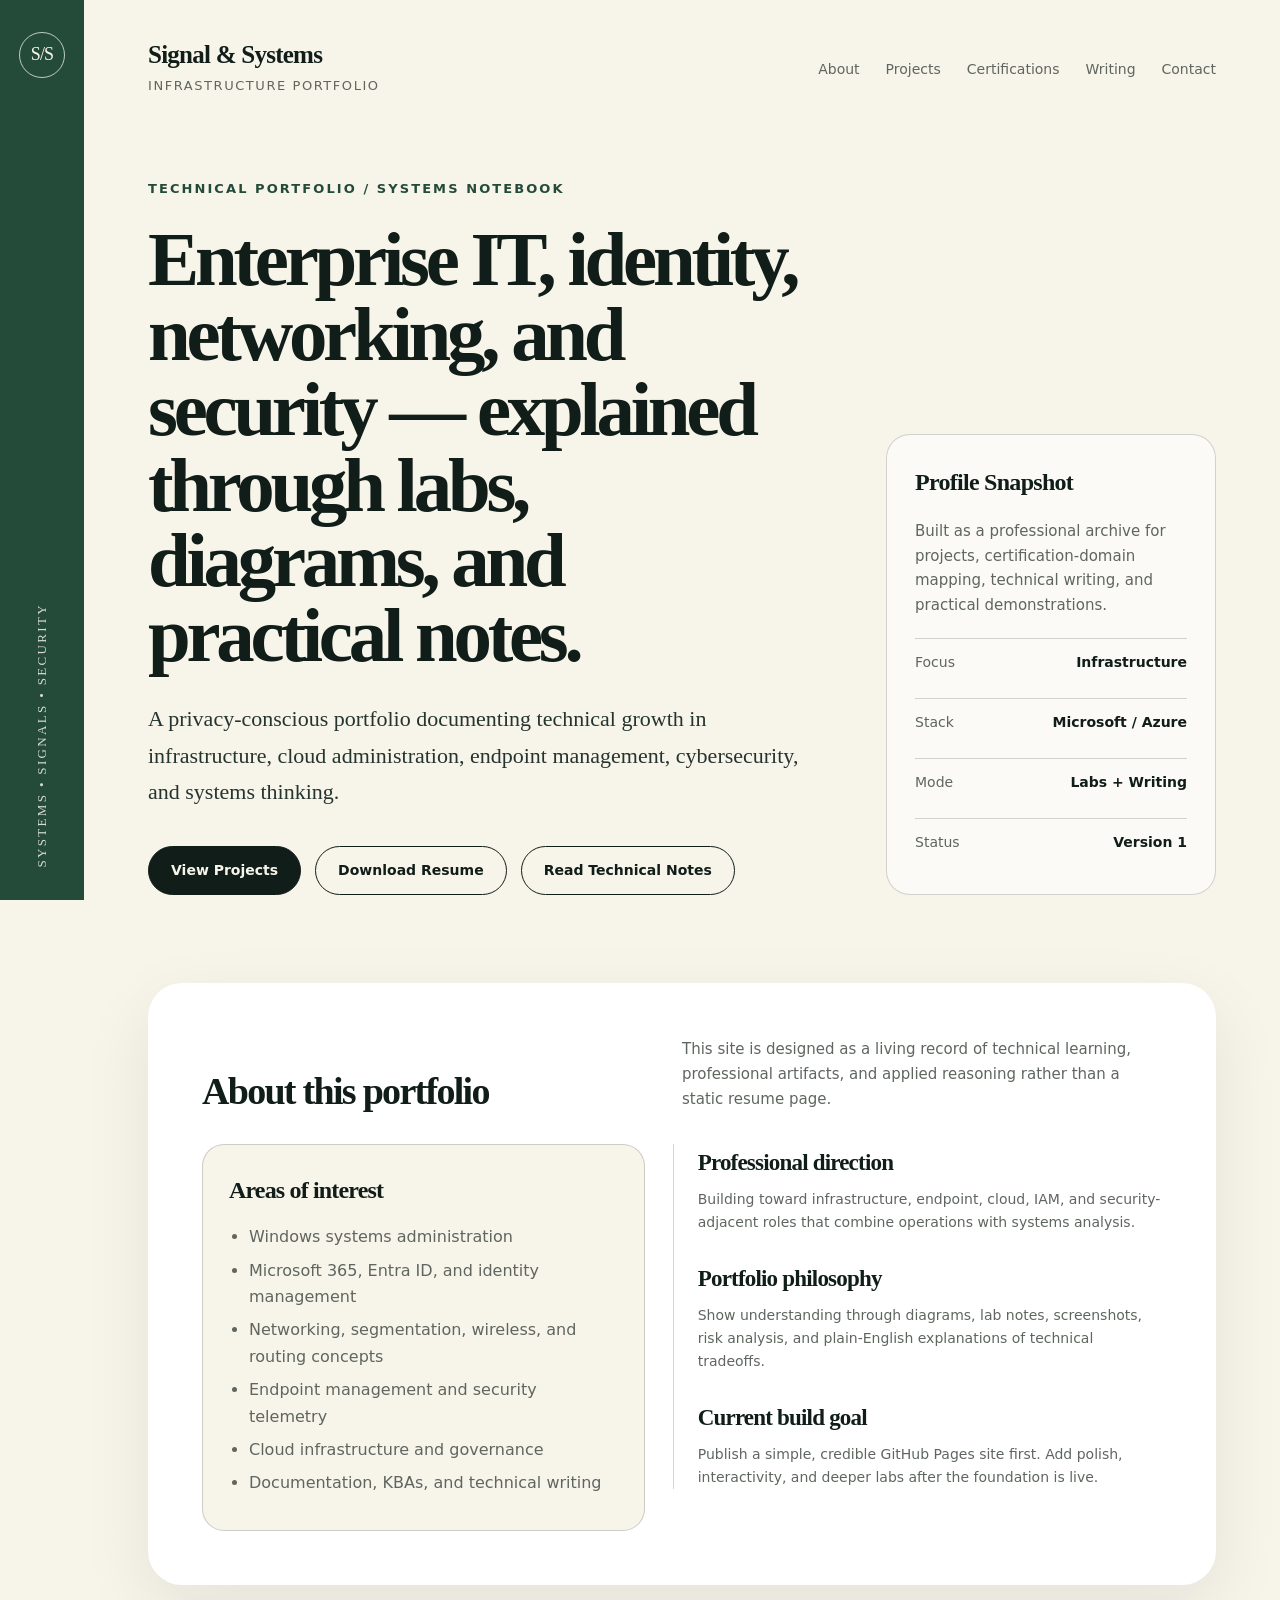
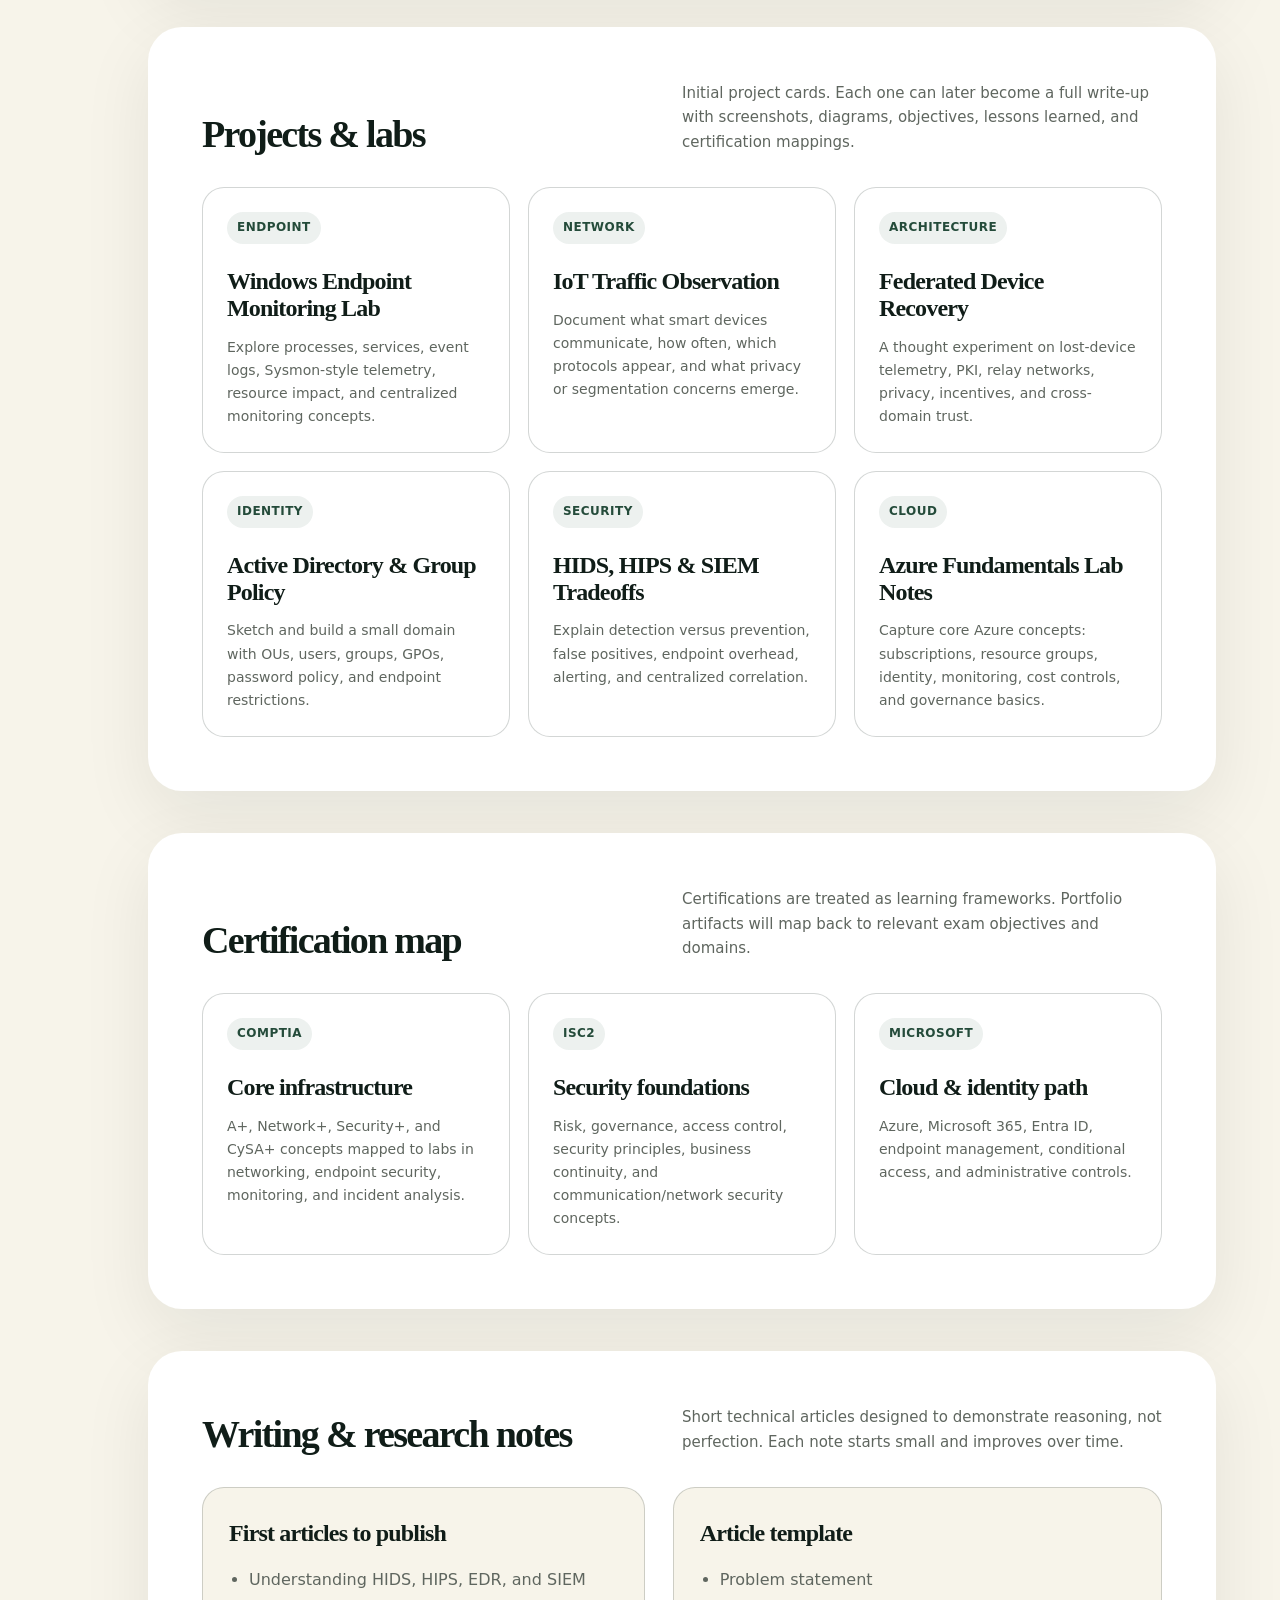
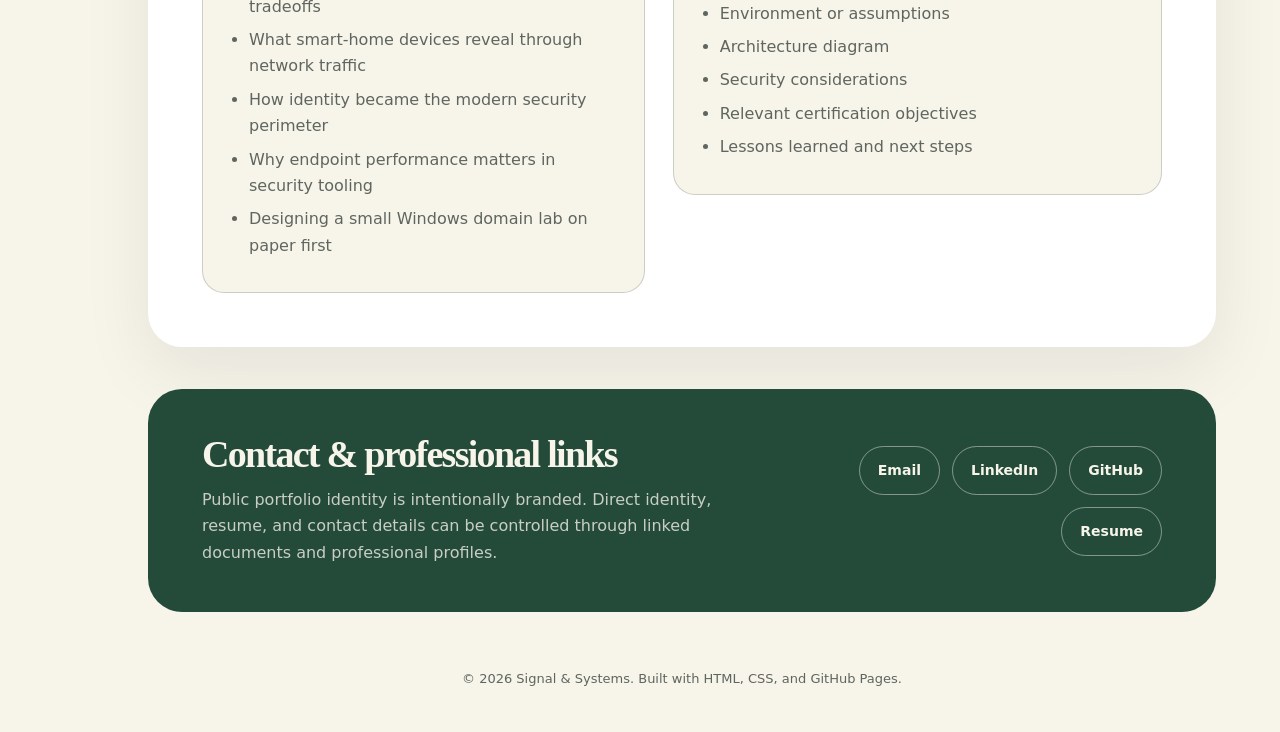
==== commit 28b566db: "Update index.html" ====
--- a/index.html
+++ b/index.html
@@ -1,205 +1,759 @@
-<!DOCTYPE html>
-<html lang="en">
+<!DOCTYPE html><html lang="en">
 <head>
-  <meta charset="UTF-8">
-  <meta name="viewport" content="width=device-width, initial-scale=1.0">
-  <title>Langston Brown | IT Systems & Infrastructure</title>
-  <style>
+  <meta charset="UTF-8" />
+  <meta name="viewport" content="width=device-width, initial-scale=1.0" />
+  <title>Signal & Systems | Infrastructure Portfolio</title>  <style>
     :root {
-      --dark: #101D18;
-      --accent: #244B3A;
-      --accent-light: #5F8C6D;
-      --light: #F7F4EA;
-      --text: #101D18;
-    }
-    * { margin:0; padding:0; box-sizing:border-box; }
+      --ink: #101d18;
+      --muted: #5f665f;
+      --paper: #f7f4ea;
+      --white: #ffffff;
+      --green: #244b3a;
+      --sage: #6f8f78;
+      --line: rgba(16, 29, 24, 0.18);
+      --soft: rgba(36, 75, 58, 0.08);
+    }
+
+    * {
+      box-sizing: border-box;
+      margin: 0;
+      padding: 0;
+    }
+
+    html {
+      scroll-behavior: smooth;
+    }
+
     body {
-      font-family: 'Segoe UI', system-ui, sans-serif;
-      line-height: 1.7;
-      color: var(--text);
-      background: var(--light);
-    }
-    .page {
+      background: var(--paper);
+      color: var(--ink);
+      font-family: Georgia, "Times New Roman", serif;
+      line-height: 1.65;
+    }
+
+    a {
+      color: inherit;
+    }
+
+    .shell {
+      min-height: 100vh;
       display: grid;
-      grid-template-columns: 90px 1fr;
-      min-height: 100vh;
-    }
-    .side-rail {
-      background: var(--accent);
+      grid-template-columns: 84px minmax(0, 1fr);
+    }
+
+    .rail {
+      position: sticky;
+      top: 0;
+      height: 100vh;
+      background: var(--green);
       display: flex;
       flex-direction: column;
       align-items: center;
-      padding-top: 60px;
-      position: sticky;
-      top: 0;
-      height: 100vh;
-    }
-    .portrait {
-      width: 110px;
-      height: 110px;
+      justify-content: space-between;
+      padding: 32px 0;
+      color: var(--paper);
+    }
+
+    .mark {
+      width: 46px;
+      height: 46px;
+      border: 1px solid rgba(255, 255, 255, 0.7);
       border-radius: 50%;
-      overflow: hidden;
-      border: 4px solid #fff;
-      margin-bottom: 40px;
-    }
-    .portrait img { width: 100%; height: 100%; object-fit: cover; }
-
-    .content { max-width: 1000px; margin: 0 auto; padding: 40px 60px; }
+      display: grid;
+      place-items: center;
+      font-size: 18px;
+      letter-spacing: -0.05em;
+    }
+
+    .rail-text {
+      writing-mode: vertical-rl;
+      transform: rotate(180deg);
+      font-size: 13px;
+      letter-spacing: 0.18em;
+      text-transform: uppercase;
+      opacity: 0.85;
+    }
+
+    .content {
+      width: min(1180px, 100%);
+      margin: 0 auto;
+      padding: 42px 56px 34px;
+    }
 
     header {
       display: flex;
       justify-content: space-between;
       align-items: center;
-      margin-bottom: 60px;
-    }
+      gap: 24px;
+      margin-bottom: 82px;
+    }
+
     .brand {
-      font-size: 29px;
+      text-decoration: none;
+    }
+
+    .brand-title {
+      font-size: 25px;
+      line-height: 1;
       font-weight: 700;
-      color: var(--text);
-      text-decoration: none;
-    }
-
-    /* Hamburger */
+      letter-spacing: -0.03em;
+    }
+
+    .brand-subtitle {
+      margin-top: 8px;
+      font-family: "Segoe UI", system-ui, sans-serif;
+      font-size: 13px;
+      color: var(--muted);
+      letter-spacing: 0.12em;
+      text-transform: uppercase;
+    }
+
     .nav-toggle {
-      font-size: 28px;
+      display: none;
+      border: 1px solid var(--line);
+      background: transparent;
+      color: var(--ink);
+      font-size: 22px;
+      width: 44px;
+      height: 44px;
       cursor: pointer;
-      display: none;
-    }
+    }
+
     nav {
       display: flex;
-      gap: 32px;
-    }
+      gap: 26px;
+      align-items: center;
+      font-family: "Segoe UI", system-ui, sans-serif;
+      font-size: 14px;
+    }
+
     nav a {
-      color: #444;
-      font-weight: 500;
       text-decoration: none;
-    }
-    nav a:hover { color: var(--accent); }
-
-    @media (max-width: 768px) {
-      .nav-toggle { display: block; }
-      nav { 
-        position: fixed; top: 0; left: -100%; width: 100%; height: 100vh;
-        background: var(--dark); flex-direction: column; padding: 120px 40px 40px;
-        transition: 0.4s ease; align-items: center; gap: 30px;
+      color: var(--muted);
+    }
+
+    nav a:hover {
+      color: var(--ink);
+    }
+
+    .hero {
+      display: grid;
+      grid-template-columns: minmax(0, 1fr) 330px;
+      gap: 64px;
+      align-items: end;
+      padding-bottom: 88px;
+    }
+
+    .eyebrow {
+      font-family: "Segoe UI", system-ui, sans-serif;
+      font-size: 13px;
+      letter-spacing: 0.16em;
+      text-transform: uppercase;
+      color: var(--green);
+      margin-bottom: 22px;
+      font-weight: 700;
+    }
+
+    h1 {
+      font-size: clamp(44px, 6vw, 82px);
+      line-height: 0.98;
+      letter-spacing: -0.055em;
+      max-width: 830px;
+      font-weight: 700;
+    }
+
+    .hero-copy {
+      margin-top: 28px;
+      max-width: 720px;
+      font-size: 22px;
+      color: #26342f;
+    }
+
+    .button-row {
+      display: flex;
+      flex-wrap: wrap;
+      gap: 14px;
+      margin-top: 36px;
+    }
+
+    .btn {
+      display: inline-flex;
+      align-items: center;
+      justify-content: center;
+      min-height: 48px;
+      padding: 12px 22px;
+      border: 1px solid var(--ink);
+      color: var(--ink);
+      text-decoration: none;
+      font-family: "Segoe UI", system-ui, sans-serif;
+      font-size: 14px;
+      font-weight: 700;
+      border-radius: 999px;
+      transition: 180ms ease;
+    }
+
+    .btn.primary {
+      background: var(--ink);
+      color: var(--paper);
+    }
+
+    .btn:hover {
+      transform: translateY(-2px);
+      box-shadow: 0 10px 24px rgba(16, 29, 24, 0.14);
+    }
+
+    .identity-card {
+      border: 1px solid var(--line);
+      background: rgba(255, 255, 255, 0.55);
+      padding: 28px;
+      border-radius: 24px;
+    }
+
+    .identity-card h2 {
+      font-size: 24px;
+      margin-bottom: 16px;
+      letter-spacing: -0.03em;
+    }
+
+    .identity-card p {
+      font-family: "Segoe UI", system-ui, sans-serif;
+      font-size: 15px;
+      color: var(--muted);
+      margin-bottom: 18px;
+    }
+
+    .status-list {
+      display: grid;
+      gap: 12px;
+      margin-top: 20px;
+      font-family: "Segoe UI", system-ui, sans-serif;
+      font-size: 14px;
+    }
+
+    .status-list div {
+      padding: 12px 0;
+      border-top: 1px solid var(--line);
+      display: flex;
+      justify-content: space-between;
+      gap: 18px;
+    }
+
+    .status-list span:first-child {
+      color: var(--muted);
+    }
+
+    .panel {
+      background: var(--white);
+      border-radius: 34px;
+      padding: 54px;
+      box-shadow: 0 24px 70px rgba(16, 29, 24, 0.08);
+      margin-bottom: 42px;
+    }
+
+    .section-head {
+      display: flex;
+      align-items: end;
+      justify-content: space-between;
+      gap: 28px;
+      margin-bottom: 32px;
+    }
+
+    .section-head h2 {
+      font-size: 38px;
+      line-height: 1.05;
+      letter-spacing: -0.045em;
+    }
+
+    .section-head p {
+      max-width: 480px;
+      font-family: "Segoe UI", system-ui, sans-serif;
+      font-size: 15px;
+      color: var(--muted);
+    }
+
+    .card-grid {
+      display: grid;
+      grid-template-columns: repeat(3, minmax(0, 1fr));
+      gap: 18px;
+    }
+
+    .card {
+      border: 1px solid var(--line);
+      border-radius: 22px;
+      padding: 24px;
+      min-height: 220px;
+      background: var(--white);
+      transition: 180ms ease;
+    }
+
+    .card:hover {
+      transform: translateY(-3px);
+      box-shadow: 0 18px 38px rgba(16, 29, 24, 0.1);
+    }
+
+    .tag {
+      display: inline-block;
+      margin-bottom: 24px;
+      padding: 6px 10px;
+      border-radius: 999px;
+      background: var(--soft);
+      color: var(--green);
+      font-family: "Segoe UI", system-ui, sans-serif;
+      font-size: 12px;
+      font-weight: 700;
+      letter-spacing: 0.04em;
+      text-transform: uppercase;
+    }
+
+    .card h3 {
+      font-size: 24px;
+      line-height: 1.12;
+      letter-spacing: -0.035em;
+      margin-bottom: 14px;
+    }
+
+    .card p {
+      font-family: "Segoe UI", system-ui, sans-serif;
+      font-size: 14px;
+      color: var(--muted);
+    }
+
+    .split {
+      display: grid;
+      grid-template-columns: 0.95fr 1.05fr;
+      gap: 28px;
+      align-items: start;
+    }
+
+    .stack {
+      display: grid;
+      gap: 16px;
+    }
+
+    .list-block {
+      border: 1px solid var(--line);
+      border-radius: 22px;
+      padding: 26px;
+      background: var(--paper);
+    }
+
+    .list-block h3 {
+      font-size: 24px;
+      margin-bottom: 14px;
+      letter-spacing: -0.035em;
+    }
+
+    ul {
+      padding-left: 20px;
+      font-family: "Segoe UI", system-ui, sans-serif;
+      color: var(--muted);
+    }
+
+    li {
+      margin-bottom: 7px;
+    }
+
+    .timeline {
+      border-left: 1px solid var(--line);
+      padding-left: 24px;
+      display: grid;
+      gap: 26px;
+    }
+
+    .timeline-item h3 {
+      font-size: 23px;
+      letter-spacing: -0.035em;
+    }
+
+    .timeline-item p {
+      font-family: "Segoe UI", system-ui, sans-serif;
+      font-size: 14px;
+      color: var(--muted);
+      margin-top: 6px;
+    }
+
+    .contact-band {
+      background: var(--green);
+      color: var(--paper);
+      border-radius: 34px;
+      padding: 46px 54px;
+      display: flex;
+      align-items: center;
+      justify-content: space-between;
+      gap: 26px;
+      margin-bottom: 36px;
+    }
+
+    .contact-band h2 {
+      font-size: 38px;
+      line-height: 1.05;
+      letter-spacing: -0.045em;
+    }
+
+    .contact-band p {
+      margin-top: 12px;
+      max-width: 560px;
+      color: rgba(247, 244, 234, 0.78);
+      font-family: "Segoe UI", system-ui, sans-serif;
+    }
+
+    .contact-links {
+      display: flex;
+      flex-wrap: wrap;
+      gap: 12px;
+      justify-content: flex-end;
+    }
+
+    .contact-links a {
+      color: var(--paper);
+      text-decoration: none;
+      border: 1px solid rgba(247, 244, 234, 0.45);
+      border-radius: 999px;
+      padding: 12px 18px;
+      font-family: "Segoe UI", system-ui, sans-serif;
+      font-size: 14px;
+      font-weight: 700;
+    }
+
+    footer {
+      padding: 20px 0 8px;
+      text-align: center;
+      color: var(--muted);
+      font-family: "Segoe UI", system-ui, sans-serif;
+      font-size: 13px;
+    }
+
+    @media (max-width: 980px) {
+      .hero,
+      .split,
+      .card-grid {
+        grid-template-columns: 1fr;
+      }
+
+      .identity-card {
+        max-width: 520px;
+      }
+    }
+
+    @media (max-width: 760px) {
+      .shell {
+        grid-template-columns: 18px 1fr;
+      }
+
+      .rail {
+        padding: 0;
+      }
+
+      .mark,
+      .rail-text {
+        display: none;
+      }
+
+      .content {
+        padding: 28px 22px;
+      }
+
+      header {
+        margin-bottom: 56px;
+      }
+
+      .nav-toggle {
+        display: block;
+        z-index: 20;
+      }
+
+      nav {
+        position: fixed;
+        inset: 0 0 0 18px;
+        background: var(--ink);
+        color: var(--paper);
+        flex-direction: column;
+        justify-content: center;
+        align-items: center;
+        transform: translateX(105%);
+        transition: transform 220ms ease;
         font-size: 22px;
-      }
-      nav.active { left: 0; }
-    }
-
-    .hero h1 {
-      font-size: clamp(42px, 6.5vw, 72px);
-      line-height: 1.05;
-      margin-bottom: 24px;
-    }
-    .hero p { font-size: 21px; max-width: 680px; margin-bottom: 40px; }
-
-    .btn {
-      padding: 14px 32px;
-      border: 2px solid var(--text);
-      background: transparent;
-      color: var(--text);
-      text-decoration: none;
-      font-weight: 600;
-      border-radius: 6px;
-      transition: all 0.3s;
-    }
-    .btn:hover { background: var(--text); color: white; }
-
-    h2 {
-      font-size: 28px;
-      margin: 60px 0 24px;
-      color: var(--accent);
-      border-bottom: 3px solid var(--accent-light);
-      padding-bottom: 12px;
-      display: inline-block;
-    }
-
-    footer {
-      text-align: center;
-      padding: 60px 0 30px;
-      color: #666;
-    }
-  </style>
-</head>
-<body>
-  <div class="page">
-    <aside class="side-rail">
-      <div class="portrait">
-        <img src="photo.jpg" alt="Langston Brown">
-      </div>
-    </aside>
-
-    <div class="content">
-      <header>
-        <a href="#" class="brand">Langston Brown</a>
-        <span class="nav-toggle">☰</span>
-        <nav id="main-nav">
-          <a href="#about">About</a>
-          <a href="#projects">Projects</a>
-          <a href="#certs">Certifications</a>
-          <a href="#kba">KBA & Writing</a>
-          <a href="#experiments">Experiments</a>
-          <a href="#contact">Contact</a>
-        </nav>
-      </header>
-
-      <main>
-        <section class="hero">
-          <h1>IT professional focused on systems administration, networking, identity management, and cybersecurity.</h1>
-          <p>Recently completed my B.B.A. in Management Information Systems. 8 years supporting enterprise environments.</p>
-          
-          <div style="margin-top:40px;">
-            <a href="#projects" class="btn">View Projects & Labs</a>
-            <a href="resume.pdf" class="btn" style="margin-left:12px;" target="_blank">Download Resume</a>
+        z-index: 10;
+      }
+
+      nav.active {
+        transform: translateX(0);
+      }
+
+      nav a {
+        color: var(--paper);
+      }
+
+      .hero {
+        gap: 36px;
+        padding-bottom: 54px;
+      }
+
+      .hero-copy {
+        font-size: 19px;
+      }
+
+      .panel,
+      .contact-band {
+        padding: 32px 24px;
+        border-radius: 24px;
+      }
+
+      .section-head,
+      .contact-band {
+        display: block;
+      }
+
+      .section-head h2,
+      .contact-band h2 {
+        font-size: 32px;
+        margin-bottom: 16px;
+      }
+
+      .contact-links {
+        justify-content: flex-start;
+        margin-top: 24px;
+      }
+    }
+  </style></head><body>
+  <div class="shell">
+    <aside class="rail" aria-label="Site identity rail">
+      <div class="mark">S/S</div>
+      <div class="rail-text">Systems • Signals • Security</div>
+    </aside><div class="content">
+  <header>
+    <a href="#home" class="brand" aria-label="Signal and Systems home">
+      <div class="brand-title">Signal & Systems</div>
+      <div class="brand-subtitle">Infrastructure Portfolio</div>
+    </a>
+
+    <button class="nav-toggle" aria-label="Open navigation" aria-expanded="false">☰</button>
+
+    <nav id="main-nav" aria-label="Main navigation">
+      <a href="#about">About</a>
+      <a href="#projects">Projects</a>
+      <a href="#certifications">Certifications</a>
+      <a href="#writing">Writing</a>
+      <a href="#contact">Contact</a>
+    </nav>
+  </header>
+
+  <main id="home">
+    <section class="hero" aria-labelledby="intro-title">
+      <div>
+        <p class="eyebrow">Technical portfolio / systems notebook</p>
+        <h1 id="intro-title">Enterprise IT, identity, networking, and security — explained through labs, diagrams, and practical notes.</h1>
+        <p class="hero-copy">
+          A privacy-conscious portfolio documenting technical growth in infrastructure, cloud administration, endpoint management, cybersecurity, and systems thinking.
+        </p>
+
+        <div class="button-row">
+          <a href="#projects" class="btn primary">View Projects</a>
+          <a href="resume.pdf" class="btn" target="_blank" rel="noopener">Download Resume</a>
+          <a href="#writing" class="btn">Read Technical Notes</a>
+        </div>
+      </div>
+
+      <aside class="identity-card" aria-label="Portfolio snapshot">
+        <h2>Profile Snapshot</h2>
+        <p>
+          Built as a professional archive for projects, certification-domain mapping, technical writing, and practical demonstrations.
+        </p>
+        <div class="status-list">
+          <div><span>Focus</span><strong>Infrastructure</strong></div>
+          <div><span>Stack</span><strong>Microsoft / Azure</strong></div>
+          <div><span>Mode</span><strong>Labs + Writing</strong></div>
+          <div><span>Status</span><strong>Version 1</strong></div>
+        </div>
+      </aside>
+    </section>
+
+    <section class="panel" id="about">
+      <div class="section-head">
+        <h2>About this portfolio</h2>
+        <p>
+          This site is designed as a living record of technical learning, professional artifacts, and applied reasoning rather than a static resume page.
+        </p>
+      </div>
+
+      <div class="split">
+        <div class="list-block">
+          <h3>Areas of interest</h3>
+          <ul>
+            <li>Windows systems administration</li>
+            <li>Microsoft 365, Entra ID, and identity management</li>
+            <li>Networking, segmentation, wireless, and routing concepts</li>
+            <li>Endpoint management and security telemetry</li>
+            <li>Cloud infrastructure and governance</li>
+            <li>Documentation, KBAs, and technical writing</li>
+          </ul>
+        </div>
+
+        <div class="timeline">
+          <div class="timeline-item">
+            <h3>Professional direction</h3>
+            <p>Building toward infrastructure, endpoint, cloud, IAM, and security-adjacent roles that combine operations with systems analysis.</p>
           </div>
-        </section>
-
-        <section id="about">
-          <h2>About Me</h2>
-          <p>Welcome. This is my professional portfolio and technical learning archive.</p>
-        </section>
-
-        <section id="projects">
-          <h2>Projects & Labs</h2>
-          <p>Coming soon with screenshots and detailed write-ups.</p>
-        </section>
-
-        <section id="certs">
-          <h2>Certifications</h2>
-          <p>CompTIA CySA+, Security+, Network+, A+, ISC2 Certified in Cybersecurity (CC)</p>
-        </section>
-
-        <section id="kba">
-          <h2>Knowledge Base & Writing</h2>
-          <p>Technical articles, KBAs, and documentation I've created.</p>
-        </section>
-
-        <section id="experiments">
-          <h2>Experiments & Research</h2>
-          <p>Wireless security research, home labs, and architecture notes.</p>
-        </section>
-
-        <section id="contact">
-          <h2>Contact</h2>
-          <p>lbjihui@gmail.com • <a href="https://www.linkedin.com/in/lang21" target="_blank">LinkedIn</a></p>
-        </section>
-      </main>
-
-      <footer>
-        © 2026 Langston Brown
-      </footer>
-    </div>
-  </div>
-
-  <script>
-    // Hamburger Menu
+          <div class="timeline-item">
+            <h3>Portfolio philosophy</h3>
+            <p>Show understanding through diagrams, lab notes, screenshots, risk analysis, and plain-English explanations of technical tradeoffs.</p>
+          </div>
+          <div class="timeline-item">
+            <h3>Current build goal</h3>
+            <p>Publish a simple, credible GitHub Pages site first. Add polish, interactivity, and deeper labs after the foundation is live.</p>
+          </div>
+        </div>
+      </div>
+    </section>
+
+    <section class="panel" id="projects">
+      <div class="section-head">
+        <h2>Projects & labs</h2>
+        <p>
+          Initial project cards. Each one can later become a full write-up with screenshots, diagrams, objectives, lessons learned, and certification mappings.
+        </p>
+      </div>
+
+      <div class="card-grid">
+        <article class="card">
+          <span class="tag">Endpoint</span>
+          <h3>Windows Endpoint Monitoring Lab</h3>
+          <p>Explore processes, services, event logs, Sysmon-style telemetry, resource impact, and centralized monitoring concepts.</p>
+        </article>
+
+        <article class="card">
+          <span class="tag">Network</span>
+          <h3>IoT Traffic Observation</h3>
+          <p>Document what smart devices communicate, how often, which protocols appear, and what privacy or segmentation concerns emerge.</p>
+        </article>
+
+        <article class="card">
+          <span class="tag">Architecture</span>
+          <h3>Federated Device Recovery</h3>
+          <p>A thought experiment on lost-device telemetry, PKI, relay networks, privacy, incentives, and cross-domain trust.</p>
+        </article>
+
+        <article class="card">
+          <span class="tag">Identity</span>
+          <h3>Active Directory & Group Policy</h3>
+          <p>Sketch and build a small domain with OUs, users, groups, GPOs, password policy, and endpoint restrictions.</p>
+        </article>
+
+        <article class="card">
+          <span class="tag">Security</span>
+          <h3>HIDS, HIPS & SIEM Tradeoffs</h3>
+          <p>Explain detection versus prevention, false positives, endpoint overhead, alerting, and centralized correlation.</p>
+        </article>
+
+        <article class="card">
+          <span class="tag">Cloud</span>
+          <h3>Azure Fundamentals Lab Notes</h3>
+          <p>Capture core Azure concepts: subscriptions, resource groups, identity, monitoring, cost controls, and governance basics.</p>
+        </article>
+      </div>
+    </section>
+
+    <section class="panel" id="certifications">
+      <div class="section-head">
+        <h2>Certification map</h2>
+        <p>
+          Certifications are treated as learning frameworks. Portfolio artifacts will map back to relevant exam objectives and domains.
+        </p>
+      </div>
+
+      <div class="card-grid">
+        <article class="card">
+          <span class="tag">CompTIA</span>
+          <h3>Core infrastructure</h3>
+          <p>A+, Network+, Security+, and CySA+ concepts mapped to labs in networking, endpoint security, monitoring, and incident analysis.</p>
+        </article>
+
+        <article class="card">
+          <span class="tag">ISC2</span>
+          <h3>Security foundations</h3>
+          <p>Risk, governance, access control, security principles, business continuity, and communication/network security concepts.</p>
+        </article>
+
+        <article class="card">
+          <span class="tag">Microsoft</span>
+          <h3>Cloud & identity path</h3>
+          <p>Azure, Microsoft 365, Entra ID, endpoint management, conditional access, and administrative controls.</p>
+        </article>
+      </div>
+    </section>
+
+    <section class="panel" id="writing">
+      <div class="section-head">
+        <h2>Writing & research notes</h2>
+        <p>
+          Short technical articles designed to demonstrate reasoning, not perfection. Each note starts small and improves over time.
+        </p>
+      </div>
+
+      <div class="split">
+        <div class="list-block">
+          <h3>First articles to publish</h3>
+          <ul>
+            <li>Understanding HIDS, HIPS, EDR, and SIEM tradeoffs</li>
+            <li>What smart-home devices reveal through network traffic</li>
+            <li>How identity became the modern security perimeter</li>
+            <li>Why endpoint performance matters in security tooling</li>
+            <li>Designing a small Windows domain lab on paper first</li>
+          </ul>
+        </div>
+
+        <div class="list-block">
+          <h3>Article template</h3>
+          <ul>
+            <li>Problem statement</li>
+            <li>Environment or assumptions</li>
+            <li>Architecture diagram</li>
+            <li>Security considerations</li>
+            <li>Relevant certification objectives</li>
+            <li>Lessons learned and next steps</li>
+          </ul>
+        </div>
+      </div>
+    </section>
+
+    <section class="contact-band" id="contact">
+      <div>
+        <h2>Contact & professional links</h2>
+        <p>
+          Public portfolio identity is intentionally branded. Direct identity, resume, and contact details can be controlled through linked documents and professional profiles.
+        </p>
+      </div>
+
+      <div class="contact-links">
+        <a href="mailto:lbjihui@gmail.com">Email</a>
+        <a href="https://www.linkedin.com/in/lang21" target="_blank" rel="noopener">LinkedIn</a>
+        <a href="#" target="_blank" rel="noopener">GitHub</a>
+        <a href="resume.pdf" target="_blank" rel="noopener">Resume</a>
+      </div>
+    </section>
+  </main>
+
+  <footer>
+    © 2026 Signal & Systems. Built with HTML, CSS, and GitHub Pages.
+  </footer>
+</div>
+
+  </div>  <script>
     const toggle = document.querySelector('.nav-toggle');
     const nav = document.getElementById('main-nav');
-    
+
     toggle.addEventListener('click', () => {
-      nav.classList.toggle('active');
+      const isOpen = nav.classList.toggle('active');
+      toggle.setAttribute('aria-expanded', isOpen ? 'true' : 'false');
+      toggle.textContent = isOpen ? '×' : '☰';
     });
-  </script>
-</body>
-</html>
+
+    nav.querySelectorAll('a').forEach(link => {
+      link.addEventListener('click', () => {
+        nav.classList.remove('active');
+        toggle.setAttribute('aria-expanded', 'false');
+        toggle.textContent = '☰';
+      });
+    });
+  </script></body>
+</html>
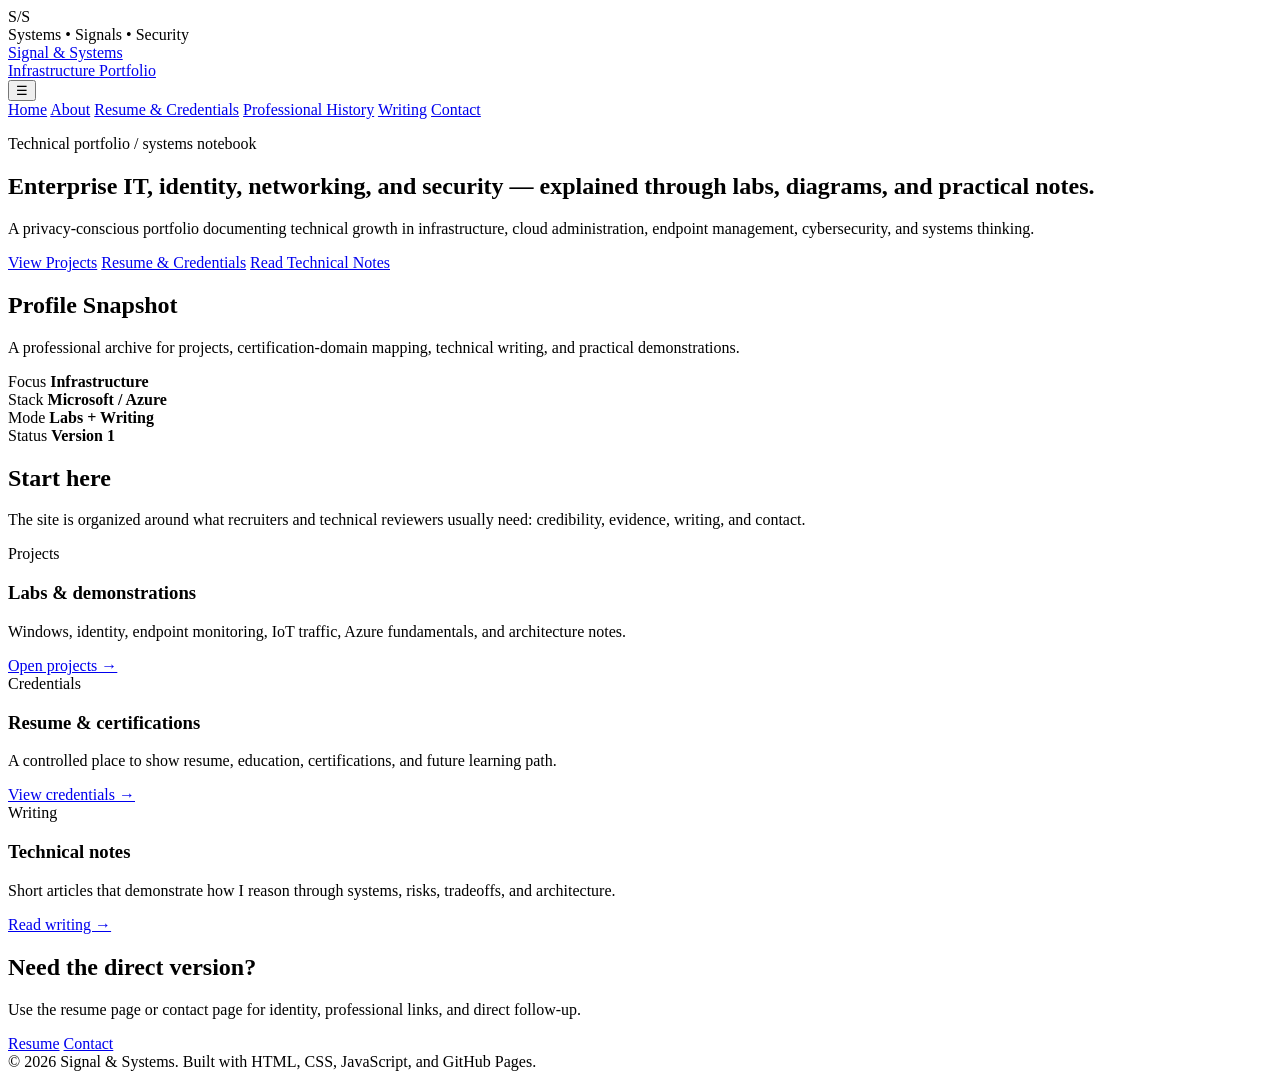
==== commit 05e390c1: "Refactor index.html structure and content" ====
--- a/index.html
+++ b/index.html
@@ -1,759 +1,149 @@
-<!DOCTYPE html><html lang="en">
+<!DOCTYPE html>
+<html lang="en">
 <head>
   <meta charset="UTF-8" />
   <meta name="viewport" content="width=device-width, initial-scale=1.0" />
-  <title>Signal & Systems | Infrastructure Portfolio</title>  <style>
-    :root {
-      --ink: #101d18;
-      --muted: #5f665f;
-      --paper: #f7f4ea;
-      --white: #ffffff;
-      --green: #244b3a;
-      --sage: #6f8f78;
-      --line: rgba(16, 29, 24, 0.18);
-      --soft: rgba(36, 75, 58, 0.08);
-    }
+  <title>Home | Signal & Systems</title>
+  <link rel="stylesheet" href="assets/css/style.css" />
+</head>
 
-    * {
-      box-sizing: border-box;
-      margin: 0;
-      padding: 0;
-    }
-
-    html {
-      scroll-behavior: smooth;
-    }
-
-    body {
-      background: var(--paper);
-      color: var(--ink);
-      font-family: Georgia, "Times New Roman", serif;
-      line-height: 1.65;
-    }
-
-    a {
-      color: inherit;
-    }
-
-    .shell {
-      min-height: 100vh;
-      display: grid;
-      grid-template-columns: 84px minmax(0, 1fr);
-    }
-
-    .rail {
-      position: sticky;
-      top: 0;
-      height: 100vh;
-      background: var(--green);
-      display: flex;
-      flex-direction: column;
-      align-items: center;
-      justify-content: space-between;
-      padding: 32px 0;
-      color: var(--paper);
-    }
-
-    .mark {
-      width: 46px;
-      height: 46px;
-      border: 1px solid rgba(255, 255, 255, 0.7);
-      border-radius: 50%;
-      display: grid;
-      place-items: center;
-      font-size: 18px;
-      letter-spacing: -0.05em;
-    }
-
-    .rail-text {
-      writing-mode: vertical-rl;
-      transform: rotate(180deg);
-      font-size: 13px;
-      letter-spacing: 0.18em;
-      text-transform: uppercase;
-      opacity: 0.85;
-    }
-
-    .content {
-      width: min(1180px, 100%);
-      margin: 0 auto;
-      padding: 42px 56px 34px;
-    }
-
-    header {
-      display: flex;
-      justify-content: space-between;
-      align-items: center;
-      gap: 24px;
-      margin-bottom: 82px;
-    }
-
-    .brand {
-      text-decoration: none;
-    }
-
-    .brand-title {
-      font-size: 25px;
-      line-height: 1;
-      font-weight: 700;
-      letter-spacing: -0.03em;
-    }
-
-    .brand-subtitle {
-      margin-top: 8px;
-      font-family: "Segoe UI", system-ui, sans-serif;
-      font-size: 13px;
-      color: var(--muted);
-      letter-spacing: 0.12em;
-      text-transform: uppercase;
-    }
-
-    .nav-toggle {
-      display: none;
-      border: 1px solid var(--line);
-      background: transparent;
-      color: var(--ink);
-      font-size: 22px;
-      width: 44px;
-      height: 44px;
-      cursor: pointer;
-    }
-
-    nav {
-      display: flex;
-      gap: 26px;
-      align-items: center;
-      font-family: "Segoe UI", system-ui, sans-serif;
-      font-size: 14px;
-    }
-
-    nav a {
-      text-decoration: none;
-      color: var(--muted);
-    }
-
-    nav a:hover {
-      color: var(--ink);
-    }
-
-    .hero {
-      display: grid;
-      grid-template-columns: minmax(0, 1fr) 330px;
-      gap: 64px;
-      align-items: end;
-      padding-bottom: 88px;
-    }
-
-    .eyebrow {
-      font-family: "Segoe UI", system-ui, sans-serif;
-      font-size: 13px;
-      letter-spacing: 0.16em;
-      text-transform: uppercase;
-      color: var(--green);
-      margin-bottom: 22px;
-      font-weight: 700;
-    }
-
-    h1 {
-      font-size: clamp(44px, 6vw, 82px);
-      line-height: 0.98;
-      letter-spacing: -0.055em;
-      max-width: 830px;
-      font-weight: 700;
-    }
-
-    .hero-copy {
-      margin-top: 28px;
-      max-width: 720px;
-      font-size: 22px;
-      color: #26342f;
-    }
-
-    .button-row {
-      display: flex;
-      flex-wrap: wrap;
-      gap: 14px;
-      margin-top: 36px;
-    }
-
-    .btn {
-      display: inline-flex;
-      align-items: center;
-      justify-content: center;
-      min-height: 48px;
-      padding: 12px 22px;
-      border: 1px solid var(--ink);
-      color: var(--ink);
-      text-decoration: none;
-      font-family: "Segoe UI", system-ui, sans-serif;
-      font-size: 14px;
-      font-weight: 700;
-      border-radius: 999px;
-      transition: 180ms ease;
-    }
-
-    .btn.primary {
-      background: var(--ink);
-      color: var(--paper);
-    }
-
-    .btn:hover {
-      transform: translateY(-2px);
-      box-shadow: 0 10px 24px rgba(16, 29, 24, 0.14);
-    }
-
-    .identity-card {
-      border: 1px solid var(--line);
-      background: rgba(255, 255, 255, 0.55);
-      padding: 28px;
-      border-radius: 24px;
-    }
-
-    .identity-card h2 {
-      font-size: 24px;
-      margin-bottom: 16px;
-      letter-spacing: -0.03em;
-    }
-
-    .identity-card p {
-      font-family: "Segoe UI", system-ui, sans-serif;
-      font-size: 15px;
-      color: var(--muted);
-      margin-bottom: 18px;
-    }
-
-    .status-list {
-      display: grid;
-      gap: 12px;
-      margin-top: 20px;
-      font-family: "Segoe UI", system-ui, sans-serif;
-      font-size: 14px;
-    }
-
-    .status-list div {
-      padding: 12px 0;
-      border-top: 1px solid var(--line);
-      display: flex;
-      justify-content: space-between;
-      gap: 18px;
-    }
-
-    .status-list span:first-child {
-      color: var(--muted);
-    }
-
-    .panel {
-      background: var(--white);
-      border-radius: 34px;
-      padding: 54px;
-      box-shadow: 0 24px 70px rgba(16, 29, 24, 0.08);
-      margin-bottom: 42px;
-    }
-
-    .section-head {
-      display: flex;
-      align-items: end;
-      justify-content: space-between;
-      gap: 28px;
-      margin-bottom: 32px;
-    }
-
-    .section-head h2 {
-      font-size: 38px;
-      line-height: 1.05;
-      letter-spacing: -0.045em;
-    }
-
-    .section-head p {
-      max-width: 480px;
-      font-family: "Segoe UI", system-ui, sans-serif;
-      font-size: 15px;
-      color: var(--muted);
-    }
-
-    .card-grid {
-      display: grid;
-      grid-template-columns: repeat(3, minmax(0, 1fr));
-      gap: 18px;
-    }
-
-    .card {
-      border: 1px solid var(--line);
-      border-radius: 22px;
-      padding: 24px;
-      min-height: 220px;
-      background: var(--white);
-      transition: 180ms ease;
-    }
-
-    .card:hover {
-      transform: translateY(-3px);
-      box-shadow: 0 18px 38px rgba(16, 29, 24, 0.1);
-    }
-
-    .tag {
-      display: inline-block;
-      margin-bottom: 24px;
-      padding: 6px 10px;
-      border-radius: 999px;
-      background: var(--soft);
-      color: var(--green);
-      font-family: "Segoe UI", system-ui, sans-serif;
-      font-size: 12px;
-      font-weight: 700;
-      letter-spacing: 0.04em;
-      text-transform: uppercase;
-    }
-
-    .card h3 {
-      font-size: 24px;
-      line-height: 1.12;
-      letter-spacing: -0.035em;
-      margin-bottom: 14px;
-    }
-
-    .card p {
-      font-family: "Segoe UI", system-ui, sans-serif;
-      font-size: 14px;
-      color: var(--muted);
-    }
-
-    .split {
-      display: grid;
-      grid-template-columns: 0.95fr 1.05fr;
-      gap: 28px;
-      align-items: start;
-    }
-
-    .stack {
-      display: grid;
-      gap: 16px;
-    }
-
-    .list-block {
-      border: 1px solid var(--line);
-      border-radius: 22px;
-      padding: 26px;
-      background: var(--paper);
-    }
-
-    .list-block h3 {
-      font-size: 24px;
-      margin-bottom: 14px;
-      letter-spacing: -0.035em;
-    }
-
-    ul {
-      padding-left: 20px;
-      font-family: "Segoe UI", system-ui, sans-serif;
-      color: var(--muted);
-    }
-
-    li {
-      margin-bottom: 7px;
-    }
-
-    .timeline {
-      border-left: 1px solid var(--line);
-      padding-left: 24px;
-      display: grid;
-      gap: 26px;
-    }
-
-    .timeline-item h3 {
-      font-size: 23px;
-      letter-spacing: -0.035em;
-    }
-
-    .timeline-item p {
-      font-family: "Segoe UI", system-ui, sans-serif;
-      font-size: 14px;
-      color: var(--muted);
-      margin-top: 6px;
-    }
-
-    .contact-band {
-      background: var(--green);
-      color: var(--paper);
-      border-radius: 34px;
-      padding: 46px 54px;
-      display: flex;
-      align-items: center;
-      justify-content: space-between;
-      gap: 26px;
-      margin-bottom: 36px;
-    }
-
-    .contact-band h2 {
-      font-size: 38px;
-      line-height: 1.05;
-      letter-spacing: -0.045em;
-    }
-
-    .contact-band p {
-      margin-top: 12px;
-      max-width: 560px;
-      color: rgba(247, 244, 234, 0.78);
-      font-family: "Segoe UI", system-ui, sans-serif;
-    }
-
-    .contact-links {
-      display: flex;
-      flex-wrap: wrap;
-      gap: 12px;
-      justify-content: flex-end;
-    }
-
-    .contact-links a {
-      color: var(--paper);
-      text-decoration: none;
-      border: 1px solid rgba(247, 244, 234, 0.45);
-      border-radius: 999px;
-      padding: 12px 18px;
-      font-family: "Segoe UI", system-ui, sans-serif;
-      font-size: 14px;
-      font-weight: 700;
-    }
-
-    footer {
-      padding: 20px 0 8px;
-      text-align: center;
-      color: var(--muted);
-      font-family: "Segoe UI", system-ui, sans-serif;
-      font-size: 13px;
-    }
-
-    @media (max-width: 980px) {
-      .hero,
-      .split,
-      .card-grid {
-        grid-template-columns: 1fr;
-      }
-
-      .identity-card {
-        max-width: 520px;
-      }
-    }
-
-    @media (max-width: 760px) {
-      .shell {
-        grid-template-columns: 18px 1fr;
-      }
-
-      .rail {
-        padding: 0;
-      }
-
-      .mark,
-      .rail-text {
-        display: none;
-      }
-
-      .content {
-        padding: 28px 22px;
-      }
-
-      header {
-        margin-bottom: 56px;
-      }
-
-      .nav-toggle {
-        display: block;
-        z-index: 20;
-      }
-
-      nav {
-        position: fixed;
-        inset: 0 0 0 18px;
-        background: var(--ink);
-        color: var(--paper);
-        flex-direction: column;
-        justify-content: center;
-        align-items: center;
-        transform: translateX(105%);
-        transition: transform 220ms ease;
-        font-size: 22px;
-        z-index: 10;
-      }
-
-      nav.active {
-        transform: translateX(0);
-      }
-
-      nav a {
-        color: var(--paper);
-      }
-
-      .hero {
-        gap: 36px;
-        padding-bottom: 54px;
-      }
-
-      .hero-copy {
-        font-size: 19px;
-      }
-
-      .panel,
-      .contact-band {
-        padding: 32px 24px;
-        border-radius: 24px;
-      }
-
-      .section-head,
-      .contact-band {
-        display: block;
-      }
-
-      .section-head h2,
-      .contact-band h2 {
-        font-size: 32px;
-        margin-bottom: 16px;
-      }
-
-      .contact-links {
-        justify-content: flex-start;
-        margin-top: 24px;
-      }
-    }
-  </style></head><body>
+<body>
   <div class="shell">
     <aside class="rail" aria-label="Site identity rail">
       <div class="mark">S/S</div>
       <div class="rail-text">Systems • Signals • Security</div>
-    </aside><div class="content">
-  <header>
-    <a href="#home" class="brand" aria-label="Signal and Systems home">
-      <div class="brand-title">Signal & Systems</div>
-      <div class="brand-subtitle">Infrastructure Portfolio</div>
-    </a>
+    </aside>
 
-    <button class="nav-toggle" aria-label="Open navigation" aria-expanded="false">☰</button>
+    <div class="content">
+      <header class="site-header">
+        <a href="index.html" class="brand" aria-label="Signal and Systems home">
+          <div class="brand-title">Signal & Systems</div>
+          <div class="brand-subtitle">Infrastructure Portfolio</div>
+        </a>
 
-    <nav id="main-nav" aria-label="Main navigation">
-      <a href="#about">About</a>
-      <a href="#projects">Projects</a>
-      <a href="#certifications">Certifications</a>
-      <a href="#writing">Writing</a>
-      <a href="#contact">Contact</a>
-    </nav>
-  </header>
+        <button class="nav-toggle" aria-label="Open navigation" aria-expanded="false">☰</button>
 
-  <main id="home">
-    <section class="hero" aria-labelledby="intro-title">
-      <div>
-        <p class="eyebrow">Technical portfolio / systems notebook</p>
-        <h1 id="intro-title">Enterprise IT, identity, networking, and security — explained through labs, diagrams, and practical notes.</h1>
-        <p class="hero-copy">
-          A privacy-conscious portfolio documenting technical growth in infrastructure, cloud administration, endpoint management, cybersecurity, and systems thinking.
-        </p>
+        <nav class="main-nav" id="main-nav" aria-label="Main navigation">
+          <a href="index.html" class="active">Home</a>
+          <a href="about.html">About</a>
+          <a href="resume.html">Resume & Credentials</a>
+          <a href="history.html">Professional History</a>
+          <a href="writing.html">Writing</a>
+          <a href="contact.html">Contact</a>
+        </nav>
+      </header>
 
-        <div class="button-row">
-          <a href="#projects" class="btn primary">View Projects</a>
-          <a href="resume.pdf" class="btn" target="_blank" rel="noopener">Download Resume</a>
-          <a href="#writing" class="btn">Read Technical Notes</a>
-        </div>
-      </div>
+      <main>
+        <section class="hero" aria-labelledby="intro-title">
+          <div>
+            <p class="eyebrow">Technical portfolio / systems notebook</p>
 
-      <aside class="identity-card" aria-label="Portfolio snapshot">
-        <h2>Profile Snapshot</h2>
-        <p>
-          Built as a professional archive for projects, certification-domain mapping, technical writing, and practical demonstrations.
-        </p>
-        <div class="status-list">
-          <div><span>Focus</span><strong>Infrastructure</strong></div>
-          <div><span>Stack</span><strong>Microsoft / Azure</strong></div>
-          <div><span>Mode</span><strong>Labs + Writing</strong></div>
-          <div><span>Status</span><strong>Version 1</strong></div>
-        </div>
-      </aside>
-    </section>
+            <h1 id="intro-title">
+              Enterprise IT, identity, networking, and security — explained through labs, diagrams, and practical notes.
+            </h1>
 
-    <section class="panel" id="about">
-      <div class="section-head">
-        <h2>About this portfolio</h2>
-        <p>
-          This site is designed as a living record of technical learning, professional artifacts, and applied reasoning rather than a static resume page.
-        </p>
-      </div>
+            <p class="hero-copy">
+              A privacy-conscious portfolio documenting technical growth in infrastructure, cloud administration, endpoint management, cybersecurity, and systems thinking.
+            </p>
 
-      <div class="split">
-        <div class="list-block">
-          <h3>Areas of interest</h3>
-          <ul>
-            <li>Windows systems administration</li>
-            <li>Microsoft 365, Entra ID, and identity management</li>
-            <li>Networking, segmentation, wireless, and routing concepts</li>
-            <li>Endpoint management and security telemetry</li>
-            <li>Cloud infrastructure and governance</li>
-            <li>Documentation, KBAs, and technical writing</li>
-          </ul>
-        </div>
+            <div class="button-row">
+              <a href="projects.html" class="btn primary">View Projects</a>
+              <a href="resume.html" class="btn">Resume & Credentials</a>
+              <a href="writing.html" class="btn">Read Technical Notes</a>
+            </div>
+          </div>
 
-        <div class="timeline">
-          <div class="timeline-item">
-            <h3>Professional direction</h3>
-            <p>Building toward infrastructure, endpoint, cloud, IAM, and security-adjacent roles that combine operations with systems analysis.</p>
+          <aside class="identity-card" aria-label="Portfolio snapshot">
+            <h2>Profile Snapshot</h2>
+
+            <p>
+              A professional archive for projects, certification-domain mapping, technical writing, and practical demonstrations.
+            </p>
+
+            <div class="status-list">
+              <div>
+                <span>Focus</span>
+                <strong>Infrastructure</strong>
+              </div>
+
+              <div>
+                <span>Stack</span>
+                <strong>Microsoft / Azure</strong>
+              </div>
+
+              <div>
+                <span>Mode</span>
+                <strong>Labs + Writing</strong>
+              </div>
+
+              <div>
+                <span>Status</span>
+                <strong>Version 1</strong>
+              </div>
+            </div>
+          </aside>
+        </section>
+
+        <section class="panel">
+          <div class="section-head">
+            <h2>Start here</h2>
+
+            <p>
+              The site is organized around what recruiters and technical reviewers usually need: credibility, evidence, writing, and contact.
+            </p>
           </div>
-          <div class="timeline-item">
-            <h3>Portfolio philosophy</h3>
-            <p>Show understanding through diagrams, lab notes, screenshots, risk analysis, and plain-English explanations of technical tradeoffs.</p>
+
+          <div class="card-grid">
+            <article class="card">
+              <span class="tag">Projects</span>
+              <h3>Labs & demonstrations</h3>
+              <p>
+                Windows, identity, endpoint monitoring, IoT traffic, Azure fundamentals, and architecture notes.
+              </p>
+              <a class="card-link" href="projects.html">Open projects →</a>
+            </article>
+
+            <article class="card">
+              <span class="tag">Credentials</span>
+              <h3>Resume & certifications</h3>
+              <p>
+                A controlled place to show resume, education, certifications, and future learning path.
+              </p>
+              <a class="card-link" href="resume.html">View credentials →</a>
+            </article>
+
+            <article class="card">
+              <span class="tag">Writing</span>
+              <h3>Technical notes</h3>
+              <p>
+                Short articles that demonstrate how I reason through systems, risks, tradeoffs, and architecture.
+              </p>
+              <a class="card-link" href="writing.html">Read writing →</a>
+            </article>
           </div>
-          <div class="timeline-item">
-            <h3>Current build goal</h3>
-            <p>Publish a simple, credible GitHub Pages site first. Add polish, interactivity, and deeper labs after the foundation is live.</p>
+        </section>
+
+        <section class="contact-band">
+          <div>
+            <h2>Need the direct version?</h2>
+            <p>
+              Use the resume page or contact page for identity, professional links, and direct follow-up.
+            </p>
           </div>
-        </div>
-      </div>
-    </section>
 
-    <section class="panel" id="projects">
-      <div class="section-head">
-        <h2>Projects & labs</h2>
-        <p>
-          Initial project cards. Each one can later become a full write-up with screenshots, diagrams, objectives, lessons learned, and certification mappings.
-        </p>
-      </div>
+          <div class="contact-links">
+            <a href="resume.html">Resume</a>
+            <a href="contact.html">Contact</a>
+          </div>
+        </section>
+      </main>
 
-      <div class="card-grid">
-        <article class="card">
-          <span class="tag">Endpoint</span>
-          <h3>Windows Endpoint Monitoring Lab</h3>
-          <p>Explore processes, services, event logs, Sysmon-style telemetry, resource impact, and centralized monitoring concepts.</p>
-        </article>
+      <footer>
+        © 2026 Signal & Systems. Built with HTML, CSS, JavaScript, and GitHub Pages.
+      </footer>
+    </div>
+  </div>
 
-        <article class="card">
-          <span class="tag">Network</span>
-          <h3>IoT Traffic Observation</h3>
-          <p>Document what smart devices communicate, how often, which protocols appear, and what privacy or segmentation concerns emerge.</p>
-        </article>
-
-        <article class="card">
-          <span class="tag">Architecture</span>
-          <h3>Federated Device Recovery</h3>
-          <p>A thought experiment on lost-device telemetry, PKI, relay networks, privacy, incentives, and cross-domain trust.</p>
-        </article>
-
-        <article class="card">
-          <span class="tag">Identity</span>
-          <h3>Active Directory & Group Policy</h3>
-          <p>Sketch and build a small domain with OUs, users, groups, GPOs, password policy, and endpoint restrictions.</p>
-        </article>
-
-        <article class="card">
-          <span class="tag">Security</span>
-          <h3>HIDS, HIPS & SIEM Tradeoffs</h3>
-          <p>Explain detection versus prevention, false positives, endpoint overhead, alerting, and centralized correlation.</p>
-        </article>
-
-        <article class="card">
-          <span class="tag">Cloud</span>
-          <h3>Azure Fundamentals Lab Notes</h3>
-          <p>Capture core Azure concepts: subscriptions, resource groups, identity, monitoring, cost controls, and governance basics.</p>
-        </article>
-      </div>
-    </section>
-
-    <section class="panel" id="certifications">
-      <div class="section-head">
-        <h2>Certification map</h2>
-        <p>
-          Certifications are treated as learning frameworks. Portfolio artifacts will map back to relevant exam objectives and domains.
-        </p>
-      </div>
-
-      <div class="card-grid">
-        <article class="card">
-          <span class="tag">CompTIA</span>
-          <h3>Core infrastructure</h3>
-          <p>A+, Network+, Security+, and CySA+ concepts mapped to labs in networking, endpoint security, monitoring, and incident analysis.</p>
-        </article>
-
-        <article class="card">
-          <span class="tag">ISC2</span>
-          <h3>Security foundations</h3>
-          <p>Risk, governance, access control, security principles, business continuity, and communication/network security concepts.</p>
-        </article>
-
-        <article class="card">
-          <span class="tag">Microsoft</span>
-          <h3>Cloud & identity path</h3>
-          <p>Azure, Microsoft 365, Entra ID, endpoint management, conditional access, and administrative controls.</p>
-        </article>
-      </div>
-    </section>
-
-    <section class="panel" id="writing">
-      <div class="section-head">
-        <h2>Writing & research notes</h2>
-        <p>
-          Short technical articles designed to demonstrate reasoning, not perfection. Each note starts small and improves over time.
-        </p>
-      </div>
-
-      <div class="split">
-        <div class="list-block">
-          <h3>First articles to publish</h3>
-          <ul>
-            <li>Understanding HIDS, HIPS, EDR, and SIEM tradeoffs</li>
-            <li>What smart-home devices reveal through network traffic</li>
-            <li>How identity became the modern security perimeter</li>
-            <li>Why endpoint performance matters in security tooling</li>
-            <li>Designing a small Windows domain lab on paper first</li>
-          </ul>
-        </div>
-
-        <div class="list-block">
-          <h3>Article template</h3>
-          <ul>
-            <li>Problem statement</li>
-            <li>Environment or assumptions</li>
-            <li>Architecture diagram</li>
-            <li>Security considerations</li>
-            <li>Relevant certification objectives</li>
-            <li>Lessons learned and next steps</li>
-          </ul>
-        </div>
-      </div>
-    </section>
-
-    <section class="contact-band" id="contact">
-      <div>
-        <h2>Contact & professional links</h2>
-        <p>
-          Public portfolio identity is intentionally branded. Direct identity, resume, and contact details can be controlled through linked documents and professional profiles.
-        </p>
-      </div>
-
-      <div class="contact-links">
-        <a href="mailto:lbjihui@gmail.com">Email</a>
-        <a href="https://www.linkedin.com/in/lang21" target="_blank" rel="noopener">LinkedIn</a>
-        <a href="#" target="_blank" rel="noopener">GitHub</a>
-        <a href="resume.pdf" target="_blank" rel="noopener">Resume</a>
-      </div>
-    </section>
-  </main>
-
-  <footer>
-    © 2026 Signal & Systems. Built with HTML, CSS, and GitHub Pages.
-  </footer>
-</div>
-
-  </div>  <script>
-    const toggle = document.querySelector('.nav-toggle');
-    const nav = document.getElementById('main-nav');
-
-    toggle.addEventListener('click', () => {
-      const isOpen = nav.classList.toggle('active');
-      toggle.setAttribute('aria-expanded', isOpen ? 'true' : 'false');
-      toggle.textContent = isOpen ? '×' : '☰';
-    });
-
-    nav.querySelectorAll('a').forEach(link => {
-      link.addEventListener('click', () => {
-        nav.classList.remove('active');
-        toggle.setAttribute('aria-expanded', 'false');
-        toggle.textContent = '☰';
-      });
-    });
-  </script></body>
-</html>+  <script src="assets/js/main.js"></script>
+</body>
+</html>
